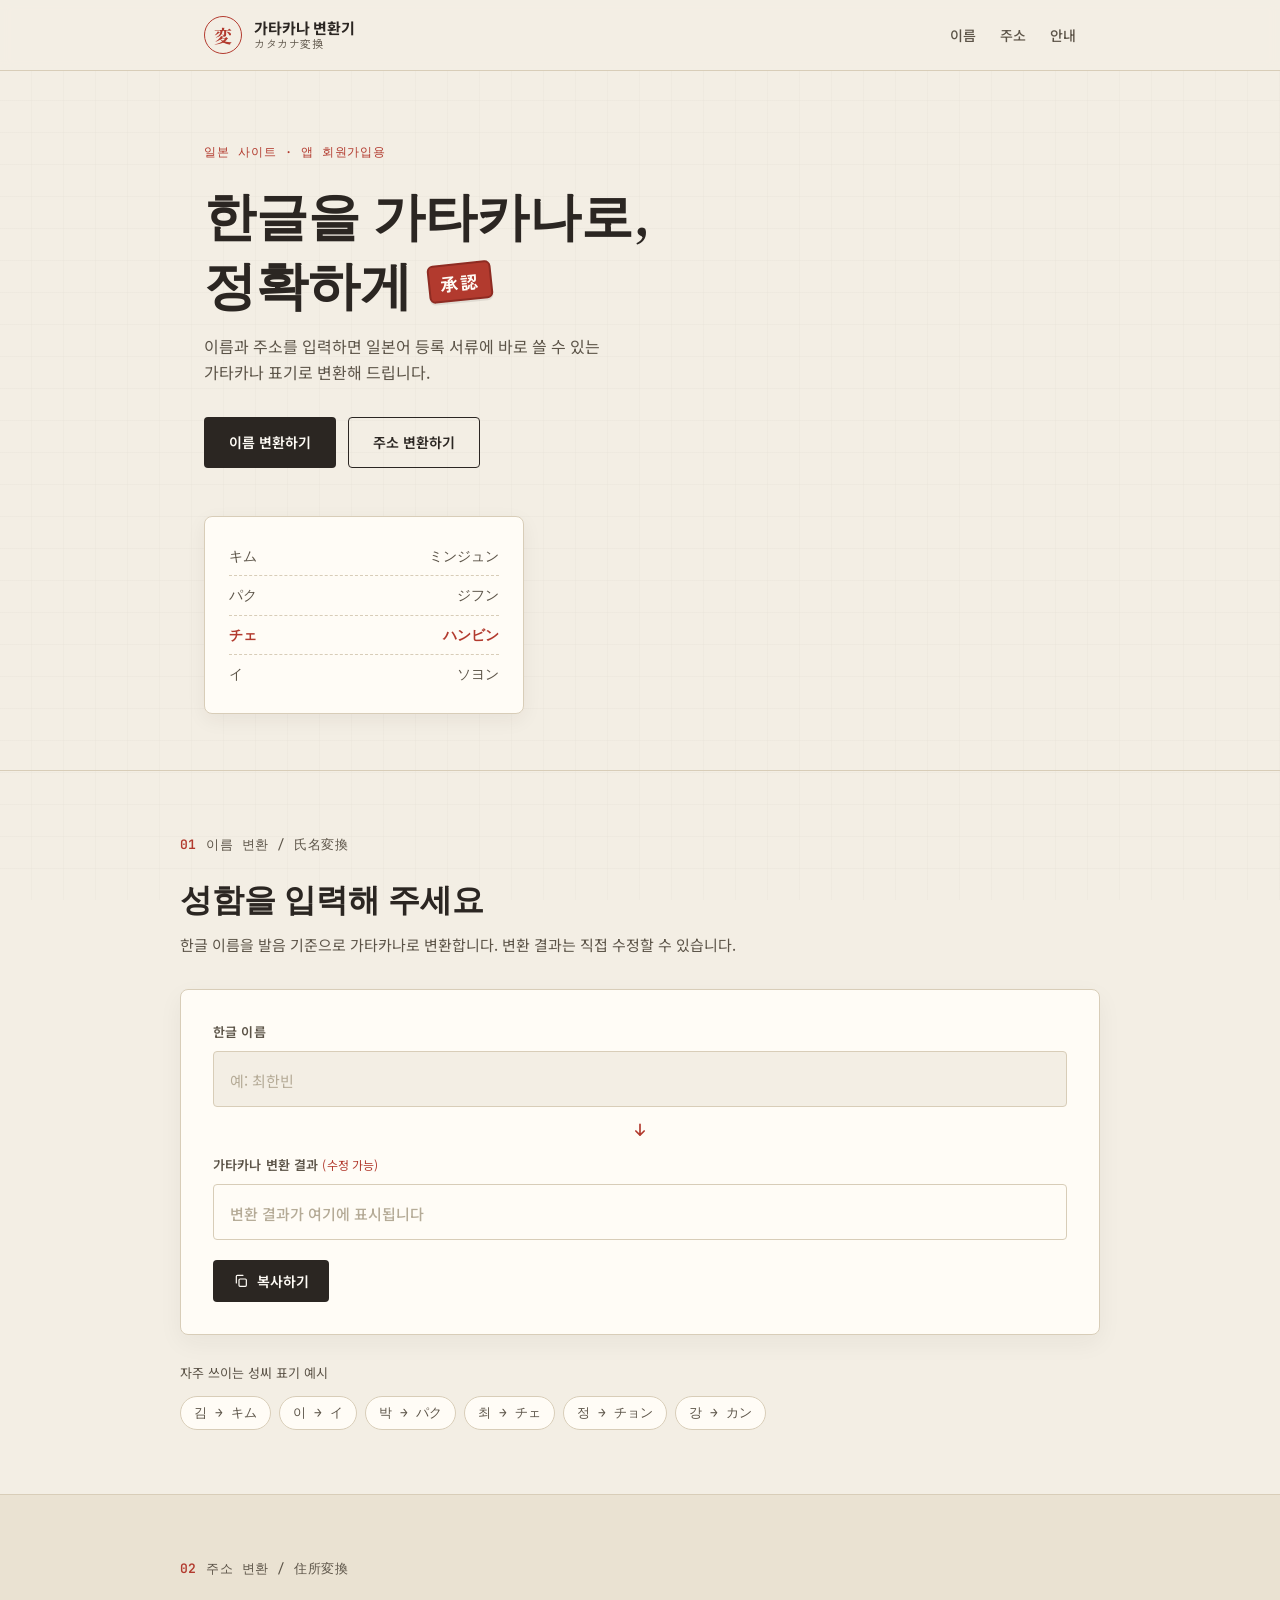
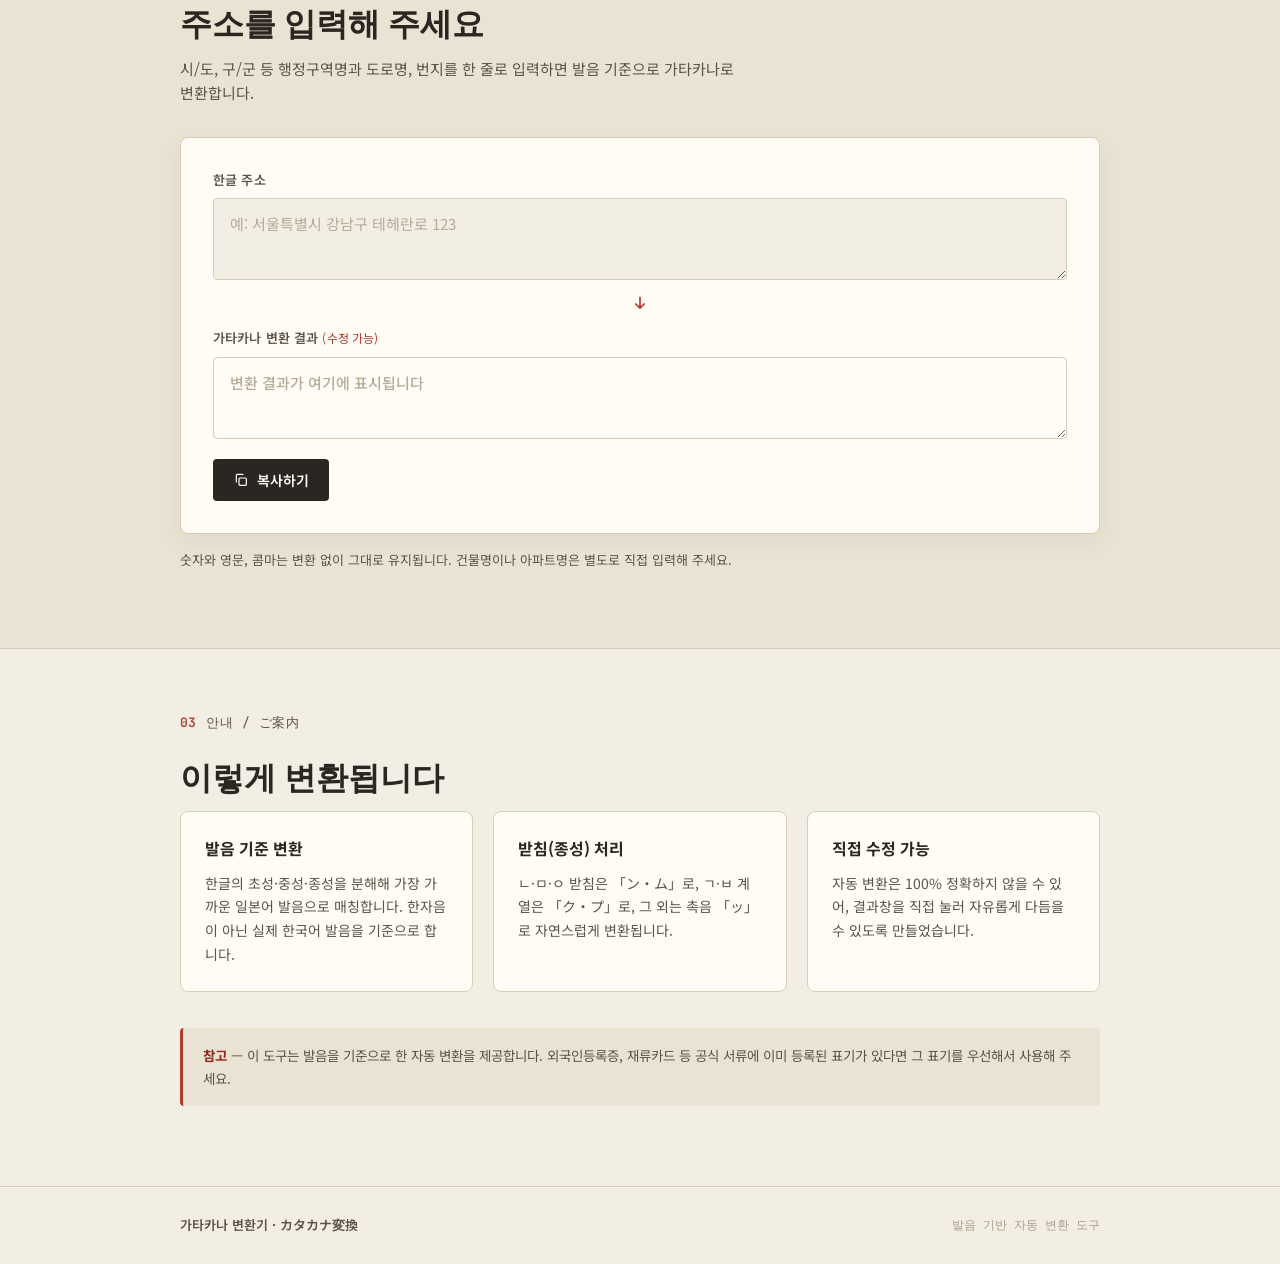
==== index.html @ 9aaf0fe3 "Add files via upload" ====
<!DOCTYPE html>
<html lang="ko">
<head>
<meta charset="UTF-8">
<meta name="viewport" content="width=device-width, initial-scale=1.0">
<title>가타카나 변환기 | カタカナ変換</title>
<meta name="description" content="한글 이름과 주소를 가타카나로 변환합니다. 일본 사이트, 앱 회원가입에 필요한 표기를 빠르게 만들어보세요.">
<link rel="preconnect" href="https://fonts.googleapis.com">
<link rel="preconnect" href="https://fonts.gstatic.com" crossorigin>
<link href="https://fonts.googleapis.com/css2?family=Noto+Serif+JP:wght@400;500;700&family=Noto+Sans+KR:wght@400;500;700&family=Zen+Kaku+Gothic+New:wght@400;500;700&family=JetBrains+Mono:wght@400;500&display=swap" rel="stylesheet">
<link rel="stylesheet" href="style.css">
</head>
<body>

  <div class="grid-overlay" aria-hidden="true"></div>

  <header class="site-header">
    <div class="header-inner">
      <div class="brand">
        <span class="brand-mark">変</span>
        <div class="brand-text">
          <span class="brand-kr">가타카나 변환기</span>
          <span class="brand-jp">カタカナ変換</span>
        </div>
      </div>
      <nav class="header-nav">
        <a href="#name" class="nav-link">이름</a>
        <a href="#address" class="nav-link">주소</a>
        <a href="#about" class="nav-link">안내</a>
      </nav>
    </div>
  </header>

  <main>
    <!-- HERO -->
    <section class="hero">
      <div class="hero-inner">
        <p class="hero-eyebrow">일본 사이트 · 앱 회원가입용</p>
        <h1 class="hero-title">
          <span class="hero-line">한글을 가타카나로,</span>
          <span class="hero-line hero-line-stamp">
            <span class="stamp-word">정확하게</span>
            <span class="stamp-mark">承認</span>
          </span>
        </h1>
        <p class="hero-desc">이름과 주소를 입력하면 일본어 등록 서류에 바로 쓸 수 있는<br class="br-desktop"> 가타카나 표기로 변환해 드립니다.</p>
        <div class="hero-actions">
          <a href="#name" class="btn-primary">이름 변환하기</a>
          <a href="#address" class="btn-secondary">주소 변환하기</a>
        </div>
      </div>
      <div class="hero-receipt" aria-hidden="true">
        <div class="receipt-row"><span>キム</span><span>ミンジュン</span></div>
        <div class="receipt-row"><span>パク</span><span>ジフン</span></div>
        <div class="receipt-row receipt-active"><span>チェ</span><span>ハンビン</span></div>
        <div class="receipt-row"><span>イ</span><span>ソヨン</span></div>
      </div>
    </section>

    <!-- NAME CONVERTER -->
    <section class="converter-section" id="name">
      <div class="section-inner">
        <div class="section-label">
          <span class="label-num">01</span>
          <span class="label-text">이름 변환 / 氏名変換</span>
        </div>
        <h2 class="section-title">성함을 입력해 주세요</h2>
        <p class="section-hint">한글 이름을 발음 기준으로 가타카나로 변환합니다. 변환 결과는 직접 수정할 수 있습니다.</p>

        <div class="converter-card">
          <div class="field-group">
            <label for="name-input" class="field-label">한글 이름</label>
            <input type="text" id="name-input" class="field-input" placeholder="예: 최한빈" autocomplete="off" maxlength="30">
          </div>

          <div class="arrow-divider" aria-hidden="true">
            <svg viewBox="0 0 24 24" width="20" height="20"><path d="M12 4v13m0 0l-5-5m5 5l5-5" stroke="currentColor" stroke-width="2" fill="none" stroke-linecap="round" stroke-linejoin="round"/></svg>
          </div>

          <div class="field-group">
            <label for="name-output" class="field-label">가타카나 변환 결과 <span class="label-editable">(수정 가능)</span></label>
            <input type="text" id="name-output" class="field-input field-output" placeholder="변환 결과가 여기에 표시됩니다" autocomplete="off">
          </div>

          <div class="result-actions">
            <button type="button" class="btn-copy" data-copy-target="name-output">
              <svg viewBox="0 0 24 24" width="16" height="16"><rect x="9" y="9" width="11" height="11" rx="1.5" stroke="currentColor" stroke-width="1.8" fill="none"/><path d="M5 15V5a1.5 1.5 0 0 1 1.5-1.5H15" stroke="currentColor" stroke-width="1.8" fill="none" stroke-linecap="round"/></svg>
              복사하기
            </button>
            <span class="copy-feedback" aria-live="polite"></span>
          </div>
        </div>

        <div class="surname-hint">
          <p class="surname-hint-title">자주 쓰이는 성씨 표기 예시</p>
          <div class="surname-chips">
            <button type="button" class="chip" data-name="김">김 → キム</button>
            <button type="button" class="chip" data-name="이">이 → イ</button>
            <button type="button" class="chip" data-name="박">박 → パク</button>
            <button type="button" class="chip" data-name="최">최 → チェ</button>
            <button type="button" class="chip" data-name="정">정 → チョン</button>
            <button type="button" class="chip" data-name="강">강 → カン</button>
          </div>
        </div>
      </div>
    </section>

    <!-- ADDRESS CONVERTER -->
    <section class="converter-section converter-section-alt" id="address">
      <div class="section-inner">
        <div class="section-label">
          <span class="label-num">02</span>
          <span class="label-text">주소 변환 / 住所変換</span>
        </div>
        <h2 class="section-title">주소를 입력해 주세요</h2>
        <p class="section-hint">시/도, 구/군 등 행정구역명과 도로명, 번지를 한 줄로 입력하면 발음 기준으로 가타카나로 변환합니다.</p>

        <div class="converter-card">
          <div class="field-group">
            <label for="address-input" class="field-label">한글 주소</label>
            <textarea id="address-input" class="field-input field-textarea" placeholder="예: 서울특별시 강남구 테헤란로 123" rows="2" maxlength="200"></textarea>
          </div>

          <div class="arrow-divider" aria-hidden="true">
            <svg viewBox="0 0 24 24" width="20" height="20"><path d="M12 4v13m0 0l-5-5m5 5l5-5" stroke="currentColor" stroke-width="2" fill="none" stroke-linecap="round" stroke-linejoin="round"/></svg>
          </div>

          <div class="field-group">
            <label for="address-output" class="field-label">가타카나 변환 결과 <span class="label-editable">(수정 가능)</span></label>
            <textarea id="address-output" class="field-input field-output field-textarea" placeholder="변환 결과가 여기에 표시됩니다" rows="2"></textarea>
          </div>

          <div class="result-actions">
            <button type="button" class="btn-copy" data-copy-target="address-output">
              <svg viewBox="0 0 24 24" width="16" height="16"><rect x="9" y="9" width="11" height="11" rx="1.5" stroke="currentColor" stroke-width="1.8" fill="none"/><path d="M5 15V5a1.5 1.5 0 0 1 1.5-1.5H15" stroke="currentColor" stroke-width="1.8" fill="none" stroke-linecap="round"/></svg>
              복사하기
            </button>
            <span class="copy-feedback" aria-live="polite"></span>
          </div>
        </div>

        <p class="address-note">숫자와 영문, 콤마는 변환 없이 그대로 유지됩니다. 건물명이나 아파트명은 별도로 직접 입력해 주세요.</p>
      </div>
    </section>

    <!-- ABOUT -->
    <section class="about-section" id="about">
      <div class="section-inner">
        <div class="section-label">
          <span class="label-num">03</span>
          <span class="label-text">안내 / ご案内</span>
        </div>
        <h2 class="section-title">이렇게 변환됩니다</h2>

        <div class="about-grid">
          <div class="about-card">
            <h3 class="about-card-title">발음 기준 변환</h3>
            <p class="about-card-desc">한글의 초성·중성·종성을 분해해 가장 가까운 일본어 발음으로 매칭합니다. 한자음이 아닌 실제 한국어 발음을 기준으로 합니다.</p>
          </div>
          <div class="about-card">
            <h3 class="about-card-title">받침(종성) 처리</h3>
            <p class="about-card-desc">ㄴ·ㅁ·ㅇ 받침은 「ン・ム」로, ㄱ·ㅂ 계열은 「ク・プ」로, 그 외는 촉음 「ッ」로 자연스럽게 변환됩니다.</p>
          </div>
          <div class="about-card">
            <h3 class="about-card-title">직접 수정 가능</h3>
            <p class="about-card-desc">자동 변환은 100% 정확하지 않을 수 있어, 결과창을 직접 눌러 자유롭게 다듬을 수 있도록 만들었습니다.</p>
          </div>
        </div>

        <div class="disclaimer">
          <p><strong>참고</strong> — 이 도구는 발음을 기준으로 한 자동 변환을 제공합니다. 외국인등록증, 재류카드 등 공식 서류에 이미 등록된 표기가 있다면 그 표기를 우선해서 사용해 주세요.</p>
        </div>
      </div>
    </section>
  </main>

  <footer class="site-footer">
    <div class="footer-inner">
      <span class="footer-brand">가타카나 변환기 · カタカナ変換</span>
      <span class="footer-note">발음 기반 자동 변환 도구</span>
    </div>
  </footer>

  <script src="converter.js"></script>
  <script src="script.js"></script>
</body>
</html>
---- style.css ----
/* ===========================================
   가타카나 변환기 - Design Tokens
   Palette: 종이색 베이스 + 인주(印朱) 레드 포인트 + 먹색
   Type: Noto Serif JP (표제) / Noto Sans KR (본문 한글) / Zen Kaku Gothic New (일본어 본문) / JetBrains Mono (라벨)
   =========================================== */

:root {
  --paper: #F3EEE4;
  --paper-deep: #EAE2D2;
  --ink: #2B2622;
  --ink-soft: #5C5448;
  --seal-red: #B23A2E;
  --seal-red-deep: #8E2B22;
  --line: #D8CDB8;
  --white: #FFFCF6;

  --font-display: 'Noto Serif JP', serif;
  --font-kr: 'Noto Sans KR', sans-serif;
  --font-jp: 'Zen Kaku Gothic New', sans-serif;
  --font-mono: 'JetBrains Mono', monospace;

  --radius-s: 4px;
  --radius-m: 8px;
  --max-width: 920px;
}

* { box-sizing: border-box; }

html { scroll-behavior: smooth; }

body {
  margin: 0;
  background: var(--paper);
  color: var(--ink);
  font-family: var(--font-kr);
  line-height: 1.6;
  -webkit-font-smoothing: antialiased;
  position: relative;
}

a { color: inherit; text-decoration: none; }

::selection { background: var(--seal-red); color: var(--white); }

/* Subtle grid texture overlay reminiscent of registration paper */
.grid-overlay {
  position: fixed;
  inset: 0;
  pointer-events: none;
  z-index: 0;
  background-image:
    repeating-linear-gradient(0deg, transparent 0, transparent 31px, rgba(43,38,34,0.035) 32px),
    repeating-linear-gradient(90deg, transparent 0, transparent 31px, rgba(43,38,34,0.035) 32px);
}

/* ===========================================
   Header
   =========================================== */
.site-header {
  position: sticky;
  top: 0;
  z-index: 50;
  background: rgba(243, 238, 228, 0.92);
  backdrop-filter: blur(6px);
  border-bottom: 1px solid var(--line);
}

.header-inner {
  max-width: var(--max-width);
  margin: 0 auto;
  padding: 16px 24px;
  display: flex;
  align-items: center;
  justify-content: space-between;
}

.brand { display: flex; align-items: center; gap: 12px; }

.brand-mark {
  width: 38px;
  height: 38px;
  display: flex;
  align-items: center;
  justify-content: center;
  border: 1.5px solid var(--seal-red);
  border-radius: 50%;
  color: var(--seal-red);
  font-family: var(--font-display);
  font-weight: 700;
  font-size: 18px;
  flex-shrink: 0;
}

.brand-text { display: flex; flex-direction: column; line-height: 1.2; }
.brand-kr { font-weight: 700; font-size: 15px; letter-spacing: -0.01em; }
.brand-jp { font-family: var(--font-jp); font-size: 11px; color: var(--ink-soft); letter-spacing: 0.05em; }

.header-nav { display: flex; gap: 24px; }
.nav-link {
  font-size: 14px;
  font-weight: 500;
  color: var(--ink-soft);
  transition: color 0.2s;
}
.nav-link:hover { color: var(--seal-red); }

/* ===========================================
   Hero
   =========================================== */
.hero {
  max-width: var(--max-width);
  margin: 0 auto;
  padding: 72px 24px 56px;
  position: relative;
  z-index: 1;
}

.hero-eyebrow {
  font-family: var(--font-mono);
  font-size: 12px;
  letter-spacing: 0.08em;
  color: var(--seal-red);
  text-transform: uppercase;
  margin: 0 0 18px;
}

.hero-title {
  font-family: var(--font-display);
  font-weight: 700;
  font-size: clamp(32px, 5.5vw, 52px);
  line-height: 1.25;
  margin: 0 0 20px;
  color: var(--ink);
}

.hero-line { display: block; }

.hero-line-stamp {
  display: flex;
  align-items: center;
  gap: 16px;
  margin-top: 4px;
}

.stamp-word { color: var(--ink); }

.stamp-mark {
  font-family: var(--font-jp);
  font-size: 0.34em;
  font-weight: 700;
  color: var(--white);
  background: var(--seal-red);
  border: 2px solid var(--seal-red-deep);
  border-radius: 6px;
  padding: 6px 10px;
  letter-spacing: 0.1em;
  transform: rotate(-6deg);
  display: inline-block;
  box-shadow: 0 2px 0 rgba(0,0,0,0.08);
}

.hero-desc {
  font-size: 16px;
  color: var(--ink-soft);
  max-width: 480px;
  margin: 0 0 32px;
}

.hero-actions { display: flex; gap: 12px; flex-wrap: wrap; }

.btn-primary, .btn-secondary {
  display: inline-flex;
  align-items: center;
  padding: 13px 24px;
  border-radius: var(--radius-s);
  font-weight: 600;
  font-size: 14px;
  transition: transform 0.15s, box-shadow 0.15s;
  border: 1.5px solid transparent;
}

.btn-primary {
  background: var(--ink);
  color: var(--white);
}
.btn-primary:hover { transform: translateY(-1px); box-shadow: 0 4px 0 var(--ink); }

.btn-secondary {
  background: transparent;
  border-color: var(--ink);
  color: var(--ink);
}
.btn-secondary:hover { transform: translateY(-1px); box-shadow: 0 4px 0 var(--line); }

.hero-receipt {
  margin-top: 48px;
  background: var(--white);
  border: 1px solid var(--line);
  border-radius: var(--radius-m);
  padding: 20px 24px;
  max-width: 320px;
  box-shadow: 0 6px 20px rgba(43,38,34,0.06);
}

.receipt-row {
  display: flex;
  justify-content: space-between;
  font-family: var(--font-mono);
  font-size: 14px;
  padding: 8px 0;
  border-bottom: 1px dashed var(--line);
  color: var(--ink-soft);
}
.receipt-row:last-child { border-bottom: none; }
.receipt-row.receipt-active { color: var(--seal-red); font-weight: 600; }

/* ===========================================
   Converter Sections
   =========================================== */
.converter-section {
  position: relative;
  z-index: 1;
  padding: 64px 24px;
  border-top: 1px solid var(--line);
}

.converter-section-alt { background: var(--paper-deep); }

.section-inner { max-width: var(--max-width); margin: 0 auto; }

.section-label {
  display: flex;
  align-items: baseline;
  gap: 10px;
  margin-bottom: 16px;
}

.label-num {
  font-family: var(--font-mono);
  font-size: 13px;
  color: var(--seal-red);
  font-weight: 600;
}

.label-text {
  font-family: var(--font-mono);
  font-size: 13px;
  color: var(--ink-soft);
  letter-spacing: 0.04em;
}

.section-title {
  font-family: var(--font-display);
  font-size: clamp(24px, 3.4vw, 32px);
  font-weight: 700;
  margin: 0 0 10px;
}

.section-hint {
  color: var(--ink-soft);
  font-size: 15px;
  margin: 0 0 32px;
  max-width: 560px;
}

/* Converter Card */
.converter-card {
  background: var(--white);
  border: 1px solid var(--line);
  border-radius: var(--radius-m);
  padding: 32px;
  box-shadow: 0 8px 24px rgba(43,38,34,0.05);
}

.field-group { display: flex; flex-direction: column; gap: 8px; }

.field-label {
  font-size: 13px;
  font-weight: 600;
  color: var(--ink-soft);
  letter-spacing: 0.01em;
}

.label-editable {
  font-weight: 400;
  color: var(--seal-red);
  font-size: 12px;
}

.field-input {
  width: 100%;
  font-family: var(--font-jp);
  font-size: 18px;
  padding: 14px 16px;
  border: 1.5px solid var(--line);
  border-radius: var(--radius-s);
  background: var(--paper);
  color: var(--ink);
  transition: border-color 0.15s, background 0.15s;
}

.field-input::placeholder { color: #B5AB97; font-family: var(--font-kr); font-size: 15px; }

.field-input:focus {
  outline: none;
  border-color: var(--seal-red);
  background: var(--white);
}

.field-output {
  background: var(--white);
  border-color: var(--line);
  font-weight: 500;
}

.field-textarea {
  resize: vertical;
  min-height: 56px;
  font-family: var(--font-jp);
}

.arrow-divider {
  display: flex;
  justify-content: center;
  color: var(--seal-red);
  padding: 14px 0;
}

.result-actions {
  display: flex;
  align-items: center;
  gap: 12px;
  margin-top: 20px;
}

.btn-copy {
  display: inline-flex;
  align-items: center;
  gap: 8px;
  background: var(--ink);
  color: var(--white);
  border: none;
  padding: 11px 20px;
  border-radius: var(--radius-s);
  font-size: 14px;
  font-weight: 600;
  cursor: pointer;
  transition: background 0.15s, transform 0.1s;
  font-family: var(--font-kr);
}
.btn-copy:hover { background: var(--seal-red-deep); }
.btn-copy:active { transform: scale(0.97); }

.copy-feedback {
  font-size: 13px;
  color: var(--seal-red);
  font-weight: 600;
  opacity: 0;
  transition: opacity 0.2s;
}
.copy-feedback.visible { opacity: 1; }

/* Surname hint chips */
.surname-hint { margin-top: 28px; }
.surname-hint-title {
  font-size: 13px;
  color: var(--ink-soft);
  margin: 0 0 12px;
}
.surname-chips { display: flex; gap: 8px; flex-wrap: wrap; }

.chip {
  font-family: var(--font-mono);
  font-size: 13px;
  background: var(--white);
  border: 1px solid var(--line);
  color: var(--ink-soft);
  padding: 7px 13px;
  border-radius: 999px;
  cursor: pointer;
  transition: border-color 0.15s, color 0.15s;
}
.chip:hover { border-color: var(--seal-red); color: var(--seal-red); }

.address-note {
  margin-top: 16px;
  font-size: 13px;
  color: var(--ink-soft);
}

/* ===========================================
   About Section
   =========================================== */
.about-section {
  position: relative;
  z-index: 1;
  padding: 64px 24px 80px;
  border-top: 1px solid var(--line);
}

.about-grid {
  display: grid;
  grid-template-columns: repeat(3, 1fr);
  gap: 20px;
  margin-bottom: 36px;
}

.about-card {
  background: var(--white);
  border: 1px solid var(--line);
  border-radius: var(--radius-m);
  padding: 24px;
}

.about-card-title {
  font-size: 16px;
  font-weight: 700;
  margin: 0 0 10px;
  color: var(--ink);
}

.about-card-desc {
  font-size: 14px;
  color: var(--ink-soft);
  margin: 0;
  line-height: 1.7;
}

.disclaimer {
  background: var(--paper-deep);
  border-left: 3px solid var(--seal-red);
  padding: 16px 20px;
  border-radius: var(--radius-s);
}

.disclaimer p {
  margin: 0;
  font-size: 13.5px;
  color: var(--ink-soft);
  line-height: 1.7;
}

.disclaimer strong { color: var(--seal-red-deep); }

/* ===========================================
   Footer
   =========================================== */
.site-footer {
  border-top: 1px solid var(--line);
  padding: 28px 24px;
  position: relative;
  z-index: 1;
}

.footer-inner {
  max-width: var(--max-width);
  margin: 0 auto;
  display: flex;
  justify-content: space-between;
  align-items: center;
  flex-wrap: wrap;
  gap: 8px;
}

.footer-brand { font-size: 13px; font-weight: 600; color: var(--ink-soft); }
.footer-note { font-family: var(--font-mono); font-size: 12px; color: #A89E89; }

/* ===========================================
   Responsive
   =========================================== */
@media (max-width: 720px) {
  .header-nav { gap: 14px; }
  .nav-link { font-size: 13px; }
  .hero { padding: 48px 20px 40px; }
  .hero-line-stamp { gap: 10px; }
  .br-desktop { display: none; }
  .converter-section, .about-section { padding: 48px 20px; }
  .converter-card { padding: 22px; }
  .about-grid { grid-template-columns: 1fr; }
  .field-input { font-size: 16px; }
}

@media (max-width: 420px) {
  .hero-title { font-size: 28px; }
  .stamp-mark { font-size: 0.4em; padding: 5px 8px; }
}

/* Reduced motion */
@media (prefers-reduced-motion: reduce) {
  html { scroll-behavior: auto; }
  * { transition-duration: 0.01ms !important; }
}

/* Keyboard focus visibility */
a:focus-visible, button:focus-visible, input:focus-visible, textarea:focus-visible {
  outline: 2px solid var(--seal-red);
  outline-offset: 2px;
}
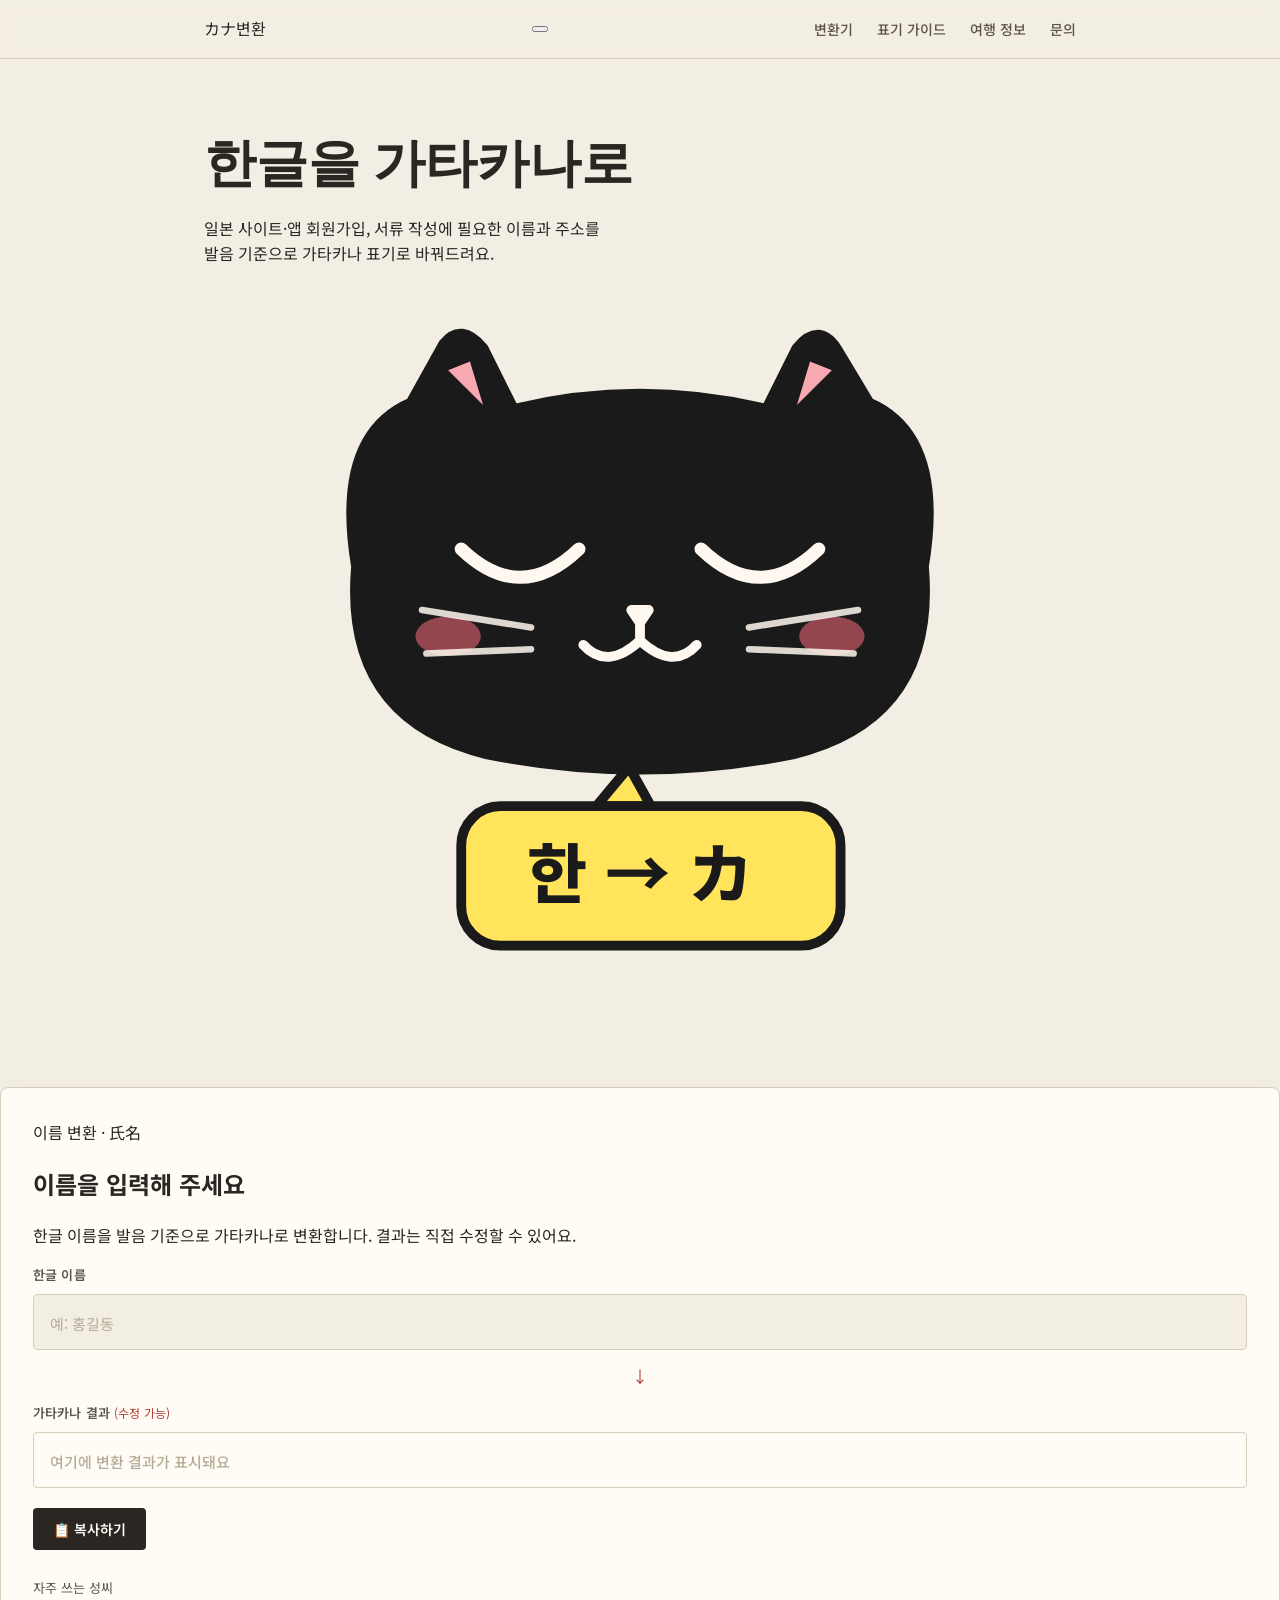
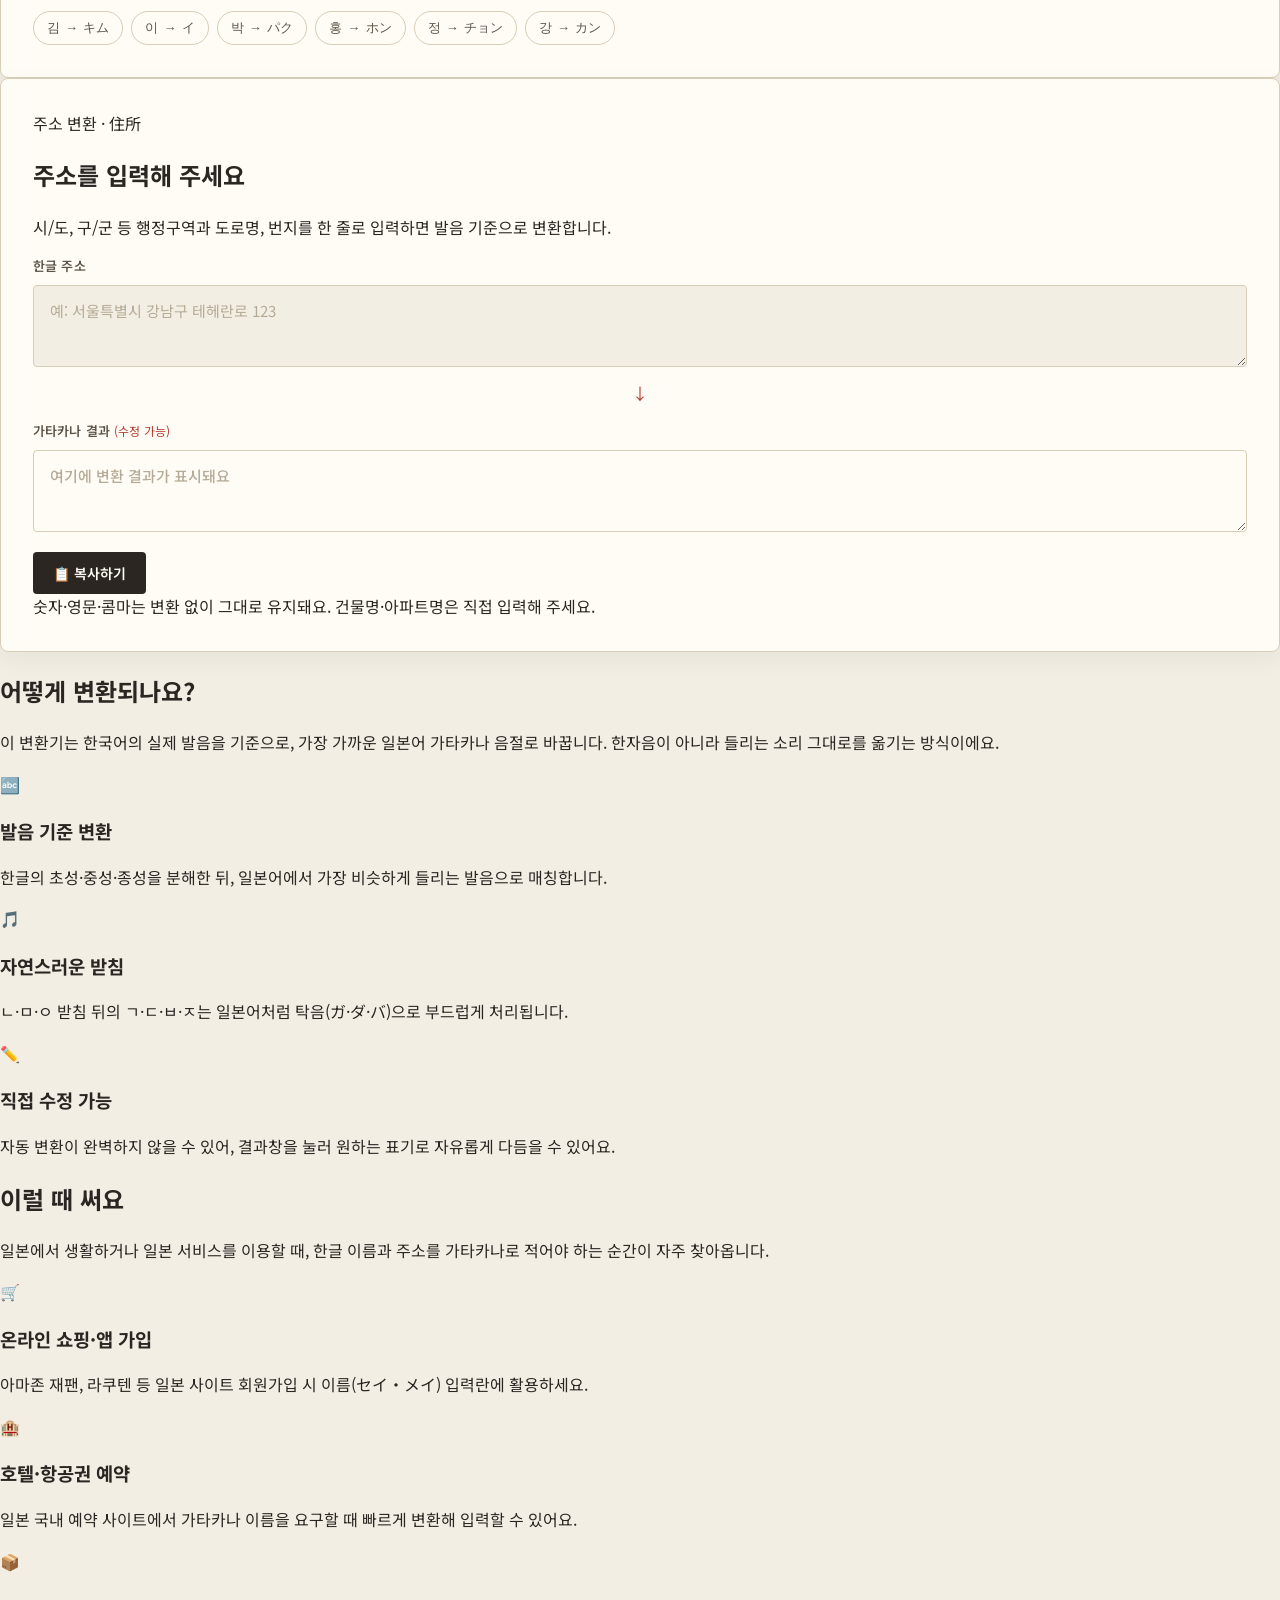
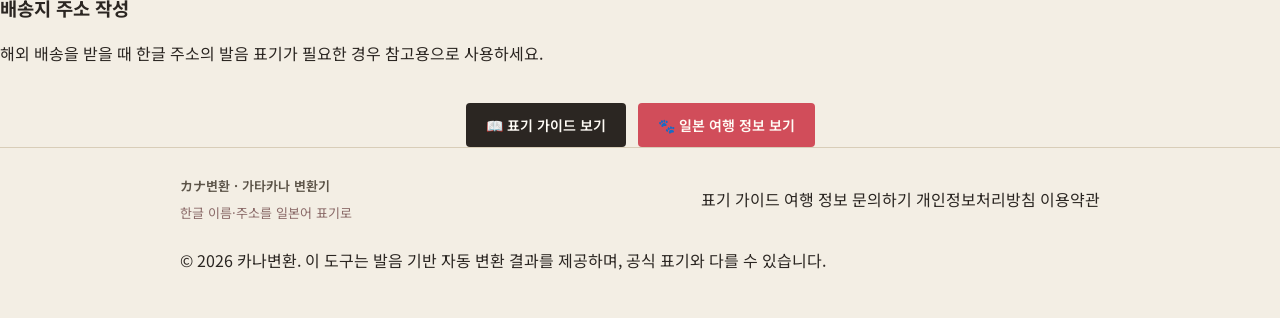
==== commit a5351bc5: "Update index.html" ====
--- a/index.html
+++ b/index.html
@@ -3,30 +3,30 @@
 <head>
 <meta charset="UTF-8">
 <meta name="viewport" content="width=device-width, initial-scale=1.0">
-<title>가타카나 변환기 | カタカナ変換</title>
-<meta name="description" content="한글 이름과 주소를 가타카나로 변환합니다. 일본 사이트, 앱 회원가입에 필요한 표기를 빠르게 만들어보세요.">
+<title>가타카나 변환기 | 한글 이름·주소를 일본어 표기로</title>
+<meta name="description" content="한글 이름과 주소를 발음 기준으로 가타카나로 변환해주는 무료 도구입니다. 일본 사이트·앱 회원가입, 서류 작성에 필요한 일본어 표기를 빠르고 정확하게 만들어보세요.">
+<meta name="keywords" content="가타카나 변환, 한글 가타카나, 이름 가타카나, 일본어 이름 변환, 주소 가타카나">
+<meta property="og:title" content="가타카나 변환기 | 한글을 일본어 표기로">
+<meta property="og:description" content="한글 이름과 주소를 가타카나로 쉽게 변환하세요.">
+<meta property="og:type" content="website">
 <link rel="preconnect" href="https://fonts.googleapis.com">
 <link rel="preconnect" href="https://fonts.gstatic.com" crossorigin>
-<link href="https://fonts.googleapis.com/css2?family=Noto+Serif+JP:wght@400;500;700&family=Noto+Sans+KR:wght@400;500;700&family=Zen+Kaku+Gothic+New:wght@400;500;700&family=JetBrains+Mono:wght@400;500&display=swap" rel="stylesheet">
+<link href="https://fonts.googleapis.com/css2?family=Jua&family=Noto+Sans+KR:wght@400;500;700&family=Zen+Maru+Gothic:wght@500;700&family=Zen+Kaku+Gothic+New:wght@500;700&display=swap" rel="stylesheet">
 <link rel="stylesheet" href="style.css">
 </head>
 <body>
 
-  <div class="grid-overlay" aria-hidden="true"></div>
-
   <header class="site-header">
     <div class="header-inner">
-      <div class="brand">
-        <span class="brand-mark">変</span>
-        <div class="brand-text">
-          <span class="brand-kr">가타카나 변환기</span>
-          <span class="brand-jp">カタカナ変換</span>
-        </div>
-      </div>
+      <a href="index.html" class="logo">カナ변환</a>
+      <button class="nav-toggle" aria-label="메뉴 열기" aria-expanded="false">
+        <span></span><span></span><span></span>
+      </button>
       <nav class="header-nav">
-        <a href="#name" class="nav-link">이름</a>
-        <a href="#address" class="nav-link">주소</a>
-        <a href="#about" class="nav-link">안내</a>
+        <a href="index.html" class="nav-link">변환기</a>
+        <a href="guide.html" class="nav-link">표기 가이드</a>
+        <a href="travel.html" class="nav-link">여행 정보</a>
+        <a href="contact.html" class="nav-link">문의</a>
       </nav>
     </div>
   </header>
@@ -34,150 +34,173 @@
   <main>
     <!-- HERO -->
     <section class="hero">
-      <div class="hero-inner">
-        <p class="hero-eyebrow">일본 사이트 · 앱 회원가입용</p>
-        <h1 class="hero-title">
-          <span class="hero-line">한글을 가타카나로,</span>
-          <span class="hero-line hero-line-stamp">
-            <span class="stamp-word">정확하게</span>
-            <span class="stamp-mark">承認</span>
-          </span>
-        </h1>
-        <p class="hero-desc">이름과 주소를 입력하면 일본어 등록 서류에 바로 쓸 수 있는<br class="br-desktop"> 가타카나 표기로 변환해 드립니다.</p>
-        <div class="hero-actions">
-          <a href="#name" class="btn-primary">이름 변환하기</a>
-          <a href="#address" class="btn-secondary">주소 변환하기</a>
-        </div>
-      </div>
-      <div class="hero-receipt" aria-hidden="true">
-        <div class="receipt-row"><span>キム</span><span>ミンジュン</span></div>
-        <div class="receipt-row"><span>パク</span><span>ジフン</span></div>
-        <div class="receipt-row receipt-active"><span>チェ</span><span>ハンビン</span></div>
-        <div class="receipt-row"><span>イ</span><span>ソヨン</span></div>
+      <h1 class="hero-title">한글을 <span class="pop">가타카나</span>로</h1>
+      <p class="hero-sub">일본 사이트·앱 회원가입, 서류 작성에 필요한 이름과 주소를<br>발음 기준으로 가타카나 표기로 바꿔드려요.</p>
+      <div class="hero-mascot">
+        <!-- 마스코트 인라인 SVG -->
+        <svg viewBox="0 0 400 340" xmlns="http://www.w3.org/2000/svg" role="img" aria-label="한글을 가타카나로 바꿔주는 검정 고양이 마스코트 캐릭터">
+          <g stroke="#1A1A1A" stroke-width="5" stroke-linejoin="round" stroke-linecap="round">
+            <path d="M70 130 Q60 70 95 55 L110 28 Q118 18 128 30 L142 58 Q200 44 258 58 L272 30 Q282 18 290 30 L305 55 Q340 70 330 130 Q336 200 270 216 Q200 230 130 216 Q64 200 70 130 Z" fill="#1A1A1A"/>
+            <path d="M112 40 L122 36 L128 56 Z" fill="#F8A8B0" stroke="none"/>
+            <path d="M288 40 L278 36 L272 56 Z" fill="#F8A8B0" stroke="none"/>
+          </g>
+          <g fill="none" stroke="#FFF8F0" stroke-width="6" stroke-linecap="round">
+            <path d="M118 122 Q145 148 172 122"/>
+            <path d="M228 122 Q255 148 282 122"/>
+          </g>
+          <ellipse cx="112" cy="162" rx="15" ry="9" fill="#F86A78" stroke="none" opacity="0.55"/>
+          <ellipse cx="288" cy="162" rx="15" ry="9" fill="#F86A78" stroke="none" opacity="0.55"/>
+          <g fill="none" stroke="#FFF8F0" stroke-width="4.5" stroke-linecap="round" stroke-linejoin="round">
+            <path d="M196 150 L204 150 L200 156 Z" fill="#FFF8F0"/>
+            <path d="M200 156 L200 164"/>
+            <path d="M200 164 Q185 178 174 166"/>
+            <path d="M200 164 Q215 178 226 166"/>
+          </g>
+          <g stroke="#FFF8F0" stroke-width="3" stroke-linecap="round" opacity="0.85">
+            <path d="M150 158 L100 150"/>
+            <path d="M150 168 L102 170"/>
+            <path d="M250 158 L300 150"/>
+            <path d="M250 168 L298 170"/>
+          </g>
+          <g>
+            <path d="M180 240 L195 222 L205 240 Z" fill="#FFE45C" stroke="#1A1A1A" stroke-width="4.5" stroke-linejoin="round"/>
+            <rect x="118" y="240" width="174" height="64" rx="18" fill="#FFE45C" stroke="#1A1A1A" stroke-width="4.5"/>
+            <text x="200" y="282" font-family="'Noto Sans KR', sans-serif" font-size="30" font-weight="800" fill="#1A1A1A" text-anchor="middle">한 → カ</text>
+          </g>
+        </svg>
       </div>
     </section>
 
-    <!-- NAME CONVERTER -->
-    <section class="converter-section" id="name">
-      <div class="section-inner">
-        <div class="section-label">
-          <span class="label-num">01</span>
-          <span class="label-text">이름 변환 / 氏名変換</span>
-        </div>
-        <h2 class="section-title">성함을 입력해 주세요</h2>
-        <p class="section-hint">한글 이름을 발음 기준으로 가타카나로 변환합니다. 변환 결과는 직접 수정할 수 있습니다.</p>
-
-        <div class="converter-card">
-          <div class="field-group">
-            <label for="name-input" class="field-label">한글 이름</label>
-            <input type="text" id="name-input" class="field-input" placeholder="예: 최한빈" autocomplete="off" maxlength="30">
-          </div>
-
-          <div class="arrow-divider" aria-hidden="true">
-            <svg viewBox="0 0 24 24" width="20" height="20"><path d="M12 4v13m0 0l-5-5m5 5l5-5" stroke="currentColor" stroke-width="2" fill="none" stroke-linecap="round" stroke-linejoin="round"/></svg>
-          </div>
-
-          <div class="field-group">
-            <label for="name-output" class="field-label">가타카나 변환 결과 <span class="label-editable">(수정 가능)</span></label>
-            <input type="text" id="name-output" class="field-input field-output" placeholder="변환 결과가 여기에 표시됩니다" autocomplete="off">
-          </div>
-
-          <div class="result-actions">
-            <button type="button" class="btn-copy" data-copy-target="name-output">
-              <svg viewBox="0 0 24 24" width="16" height="16"><rect x="9" y="9" width="11" height="11" rx="1.5" stroke="currentColor" stroke-width="1.8" fill="none"/><path d="M5 15V5a1.5 1.5 0 0 1 1.5-1.5H15" stroke="currentColor" stroke-width="1.8" fill="none" stroke-linecap="round"/></svg>
-              복사하기
-            </button>
-            <span class="copy-feedback" aria-live="polite"></span>
-          </div>
+    <!-- CONVERTER -->
+    <div class="converter-wrap">
+      <!-- 이름 변환 -->
+      <section class="converter-card" id="name">
+        <span class="card-tag">이름 변환 · 氏名</span>
+        <h2 class="card-title">이름을 입력해 주세요</h2>
+        <p class="card-desc">한글 이름을 발음 기준으로 가타카나로 변환합니다. 결과는 직접 수정할 수 있어요.</p>
+
+        <div class="field-group">
+          <label for="name-input" class="field-label">한글 이름</label>
+          <input type="text" id="name-input" class="field-input" placeholder="예: 홍길동" autocomplete="off" maxlength="30">
+        </div>
+
+        <div class="arrow-divider" aria-hidden="true"><span>↓</span></div>
+
+        <div class="field-group">
+          <label for="name-output" class="field-label">가타카나 결과 <span class="label-editable">(수정 가능)</span></label>
+          <input type="text" id="name-output" class="field-input field-output" placeholder="여기에 변환 결과가 표시돼요" autocomplete="off">
+        </div>
+
+        <div class="result-actions">
+          <button type="button" class="btn-copy" data-copy-target="name-output">📋 복사하기</button>
+          <span class="copy-feedback" aria-live="polite"></span>
         </div>
 
         <div class="surname-hint">
-          <p class="surname-hint-title">자주 쓰이는 성씨 표기 예시</p>
+          <p class="surname-hint-title">자주 쓰는 성씨</p>
           <div class="surname-chips">
             <button type="button" class="chip" data-name="김">김 → キム</button>
             <button type="button" class="chip" data-name="이">이 → イ</button>
             <button type="button" class="chip" data-name="박">박 → パク</button>
-            <button type="button" class="chip" data-name="최">최 → チェ</button>
+            <button type="button" class="chip" data-name="홍">홍 → ホン</button>
             <button type="button" class="chip" data-name="정">정 → チョン</button>
             <button type="button" class="chip" data-name="강">강 → カン</button>
           </div>
         </div>
+      </section>
+
+      <!-- 주소 변환 -->
+      <section class="converter-card" id="address">
+        <span class="card-tag">주소 변환 · 住所</span>
+        <h2 class="card-title">주소를 입력해 주세요</h2>
+        <p class="card-desc">시/도, 구/군 등 행정구역과 도로명, 번지를 한 줄로 입력하면 발음 기준으로 변환합니다.</p>
+
+        <div class="field-group">
+          <label for="address-input" class="field-label">한글 주소</label>
+          <textarea id="address-input" class="field-input field-textarea" placeholder="예: 서울특별시 강남구 테헤란로 123" rows="2" maxlength="200"></textarea>
+        </div>
+
+        <div class="arrow-divider" aria-hidden="true"><span>↓</span></div>
+
+        <div class="field-group">
+          <label for="address-output" class="field-label">가타카나 결과 <span class="label-editable">(수정 가능)</span></label>
+          <textarea id="address-output" class="field-input field-output field-textarea" placeholder="여기에 변환 결과가 표시돼요" rows="2"></textarea>
+        </div>
+
+        <div class="result-actions">
+          <button type="button" class="btn-copy" data-copy-target="address-output">📋 복사하기</button>
+          <span class="copy-feedback" aria-live="polite"></span>
+        </div>
+
+        <div class="note-box">숫자·영문·콤마는 변환 없이 그대로 유지돼요. 건물명·아파트명은 직접 입력해 주세요.</div>
+      </section>
+    </div>
+
+    <!-- 정보성 콘텐츠: 어떻게 변환되나요 -->
+    <section class="content-section">
+      <h2 class="section-heading marker">어떻게 변환되나요?</h2>
+      <p class="section-lead">이 변환기는 한국어의 실제 발음을 기준으로, 가장 가까운 일본어 가타카나 음절로 바꿉니다. 한자음이 아니라 들리는 소리 그대로를 옮기는 방식이에요.</p>
+      <div class="info-grid">
+        <div class="info-card">
+          <span class="emoji" aria-hidden="true">🔤</span>
+          <h3>발음 기준 변환</h3>
+          <p>한글의 초성·중성·종성을 분해한 뒤, 일본어에서 가장 비슷하게 들리는 발음으로 매칭합니다.</p>
+        </div>
+        <div class="info-card">
+          <span class="emoji" aria-hidden="true">🎵</span>
+          <h3>자연스러운 받침</h3>
+          <p>ㄴ·ㅁ·ㅇ 받침 뒤의 ㄱ·ㄷ·ㅂ·ㅈ는 일본어처럼 탁음(ガ·ダ·バ)으로 부드럽게 처리됩니다.</p>
+        </div>
+        <div class="info-card">
+          <span class="emoji" aria-hidden="true">✏️</span>
+          <h3>직접 수정 가능</h3>
+          <p>자동 변환이 완벽하지 않을 수 있어, 결과창을 눌러 원하는 표기로 자유롭게 다듬을 수 있어요.</p>
+        </div>
       </div>
     </section>
 
-    <!-- ADDRESS CONVERTER -->
-    <section class="converter-section converter-section-alt" id="address">
-      <div class="section-inner">
-        <div class="section-label">
-          <span class="label-num">02</span>
-          <span class="label-text">주소 변환 / 住所変換</span>
-        </div>
-        <h2 class="section-title">주소를 입력해 주세요</h2>
-        <p class="section-hint">시/도, 구/군 등 행정구역명과 도로명, 번지를 한 줄로 입력하면 발음 기준으로 가타카나로 변환합니다.</p>
-
-        <div class="converter-card">
-          <div class="field-group">
-            <label for="address-input" class="field-label">한글 주소</label>
-            <textarea id="address-input" class="field-input field-textarea" placeholder="예: 서울특별시 강남구 테헤란로 123" rows="2" maxlength="200"></textarea>
-          </div>
-
-          <div class="arrow-divider" aria-hidden="true">
-            <svg viewBox="0 0 24 24" width="20" height="20"><path d="M12 4v13m0 0l-5-5m5 5l5-5" stroke="currentColor" stroke-width="2" fill="none" stroke-linecap="round" stroke-linejoin="round"/></svg>
-          </div>
-
-          <div class="field-group">
-            <label for="address-output" class="field-label">가타카나 변환 결과 <span class="label-editable">(수정 가능)</span></label>
-            <textarea id="address-output" class="field-input field-output field-textarea" placeholder="변환 결과가 여기에 표시됩니다" rows="2"></textarea>
-          </div>
-
-          <div class="result-actions">
-            <button type="button" class="btn-copy" data-copy-target="address-output">
-              <svg viewBox="0 0 24 24" width="16" height="16"><rect x="9" y="9" width="11" height="11" rx="1.5" stroke="currentColor" stroke-width="1.8" fill="none"/><path d="M5 15V5a1.5 1.5 0 0 1 1.5-1.5H15" stroke="currentColor" stroke-width="1.8" fill="none" stroke-linecap="round"/></svg>
-              복사하기
-            </button>
-            <span class="copy-feedback" aria-live="polite"></span>
-          </div>
-        </div>
-
-        <p class="address-note">숫자와 영문, 콤마는 변환 없이 그대로 유지됩니다. 건물명이나 아파트명은 별도로 직접 입력해 주세요.</p>
-      </div>
-    </section>
-
-    <!-- ABOUT -->
-    <section class="about-section" id="about">
-      <div class="section-inner">
-        <div class="section-label">
-          <span class="label-num">03</span>
-          <span class="label-text">안내 / ご案内</span>
-        </div>
-        <h2 class="section-title">이렇게 변환됩니다</h2>
-
-        <div class="about-grid">
-          <div class="about-card">
-            <h3 class="about-card-title">발음 기준 변환</h3>
-            <p class="about-card-desc">한글의 초성·중성·종성을 분해해 가장 가까운 일본어 발음으로 매칭합니다. 한자음이 아닌 실제 한국어 발음을 기준으로 합니다.</p>
-          </div>
-          <div class="about-card">
-            <h3 class="about-card-title">받침(종성) 처리</h3>
-            <p class="about-card-desc">ㄴ·ㅁ·ㅇ 받침은 「ン・ム」로, ㄱ·ㅂ 계열은 「ク・プ」로, 그 외는 촉음 「ッ」로 자연스럽게 변환됩니다.</p>
-          </div>
-          <div class="about-card">
-            <h3 class="about-card-title">직접 수정 가능</h3>
-            <p class="about-card-desc">자동 변환은 100% 정확하지 않을 수 있어, 결과창을 직접 눌러 자유롭게 다듬을 수 있도록 만들었습니다.</p>
-          </div>
-        </div>
-
-        <div class="disclaimer">
-          <p><strong>참고</strong> — 이 도구는 발음을 기준으로 한 자동 변환을 제공합니다. 외국인등록증, 재류카드 등 공식 서류에 이미 등록된 표기가 있다면 그 표기를 우선해서 사용해 주세요.</p>
-        </div>
+    <!-- 정보성 콘텐츠: 어디에 쓰나요 -->
+    <section class="content-section" style="padding-top:0;">
+      <h2 class="section-heading marker">이럴 때 써요</h2>
+      <p class="section-lead">일본에서 생활하거나 일본 서비스를 이용할 때, 한글 이름과 주소를 가타카나로 적어야 하는 순간이 자주 찾아옵니다.</p>
+      <div class="info-grid">
+        <div class="info-card">
+          <span class="emoji" aria-hidden="true">🛒</span>
+          <h3>온라인 쇼핑·앱 가입</h3>
+          <p>아마존 재팬, 라쿠텐 등 일본 사이트 회원가입 시 이름(セイ・メイ) 입력란에 활용하세요.</p>
+        </div>
+        <div class="info-card">
+          <span class="emoji" aria-hidden="true">🏨</span>
+          <h3>호텔·항공권 예약</h3>
+          <p>일본 국내 예약 사이트에서 가타카나 이름을 요구할 때 빠르게 변환해 입력할 수 있어요.</p>
+        </div>
+        <div class="info-card">
+          <span class="emoji" aria-hidden="true">📦</span>
+          <h3>배송지 주소 작성</h3>
+          <p>해외 배송을 받을 때 한글 주소의 발음 표기가 필요한 경우 참고용으로 사용하세요.</p>
+        </div>
+      </div>
+      <div style="text-align:center; margin-top:36px; display:flex; gap:12px; justify-content:center; flex-wrap:wrap;">
+        <a href="guide.html" class="btn-copy" style="text-decoration:none;">📖 표기 가이드 보기</a>
+        <a href="travel.html" class="btn-copy" style="text-decoration:none; background:#D14D5A;">🐾 일본 여행 정보 보기</a>
       </div>
     </section>
   </main>
 
   <footer class="site-footer">
     <div class="footer-inner">
-      <span class="footer-brand">가타카나 변환기 · カタカナ変換</span>
-      <span class="footer-note">발음 기반 자동 변환 도구</span>
+      <div>
+        <div class="footer-brand">カナ변환 · 가타카나 변환기</div>
+        <p style="font-size:13px; color:#8A6A68; margin:6px 0 0;">한글 이름·주소를 일본어 표기로</p>
+      </div>
+      <nav class="footer-links" aria-label="사이트 정보">
+        <a href="guide.html">표기 가이드</a>
+        <a href="travel.html">여행 정보</a>
+        <a href="contact.html">문의하기</a>
+        <a href="privacy.html">개인정보처리방침</a>
+        <a href="terms.html">이용약관</a>
+      </nav>
+      <p class="footer-copy">© 2026 카나변환. 이 도구는 발음 기반 자동 변환 결과를 제공하며, 공식 표기와 다를 수 있습니다.</p>
     </div>
   </footer>
 
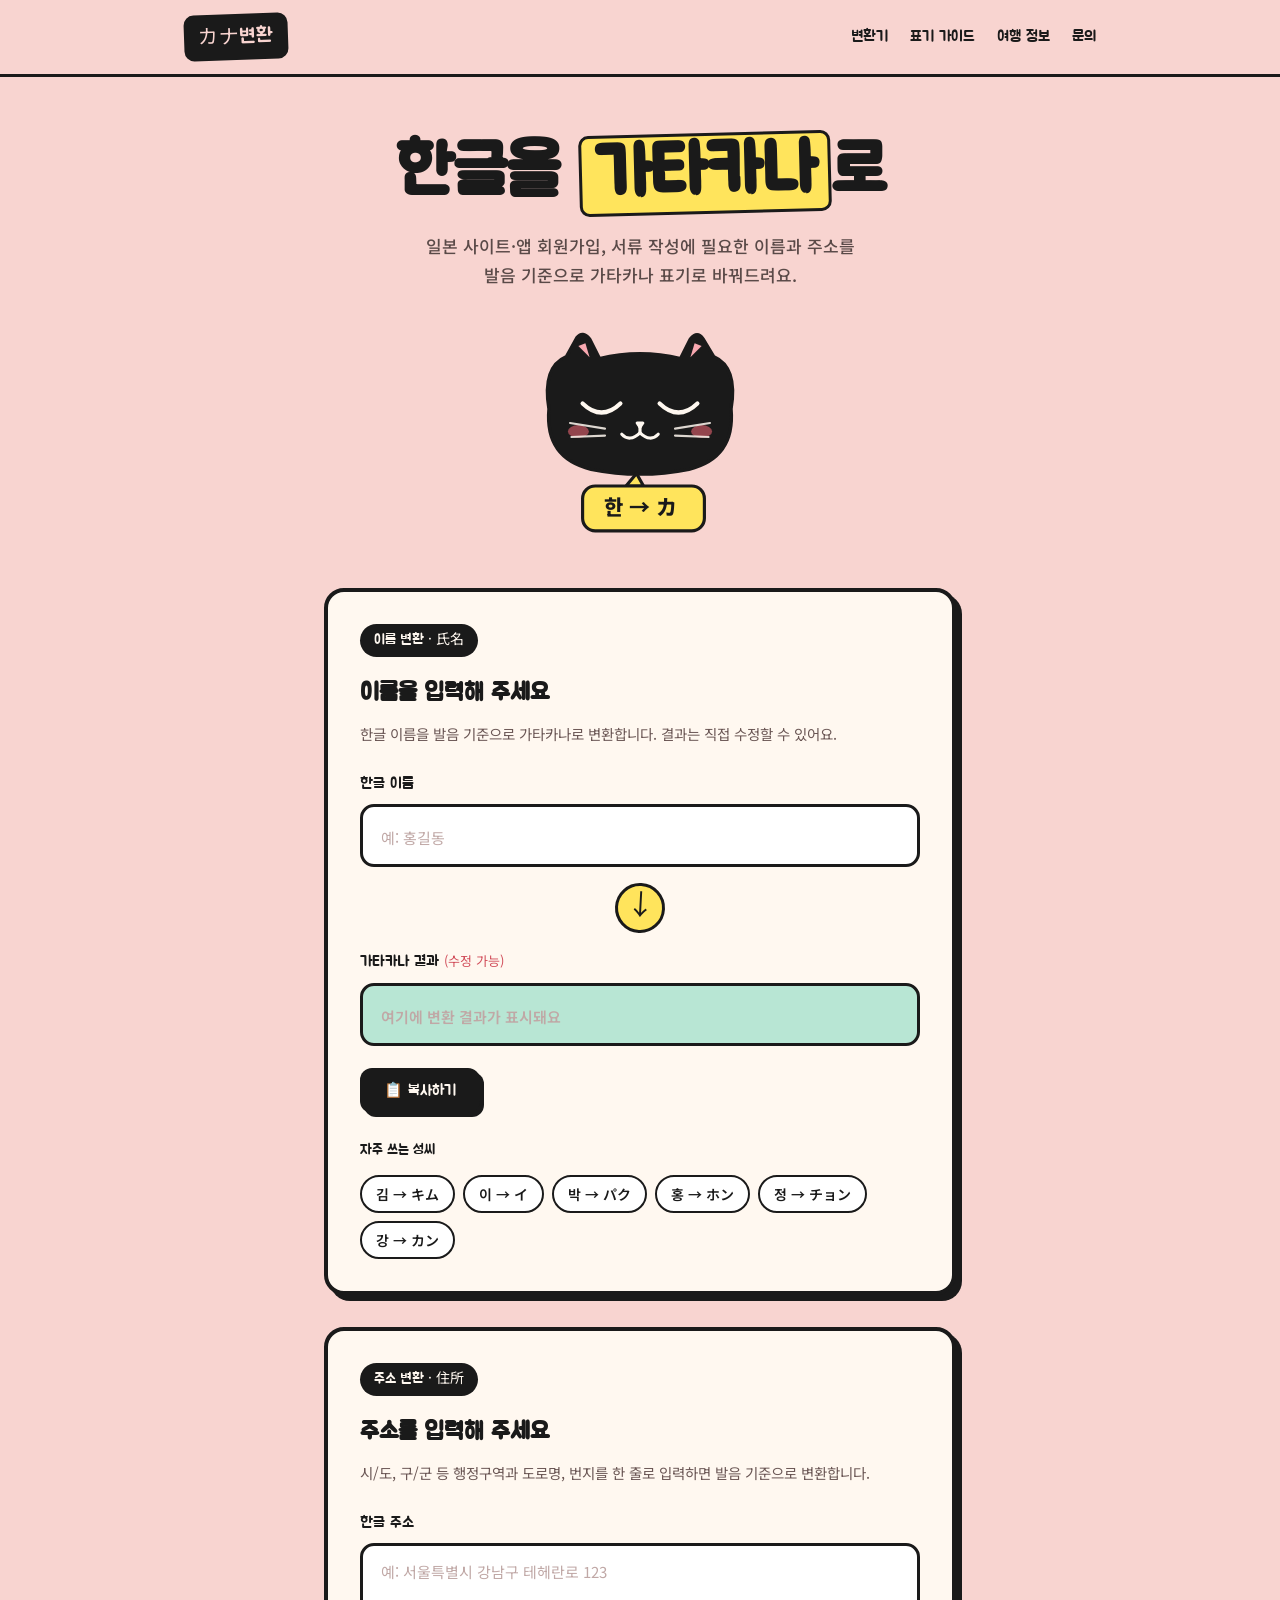
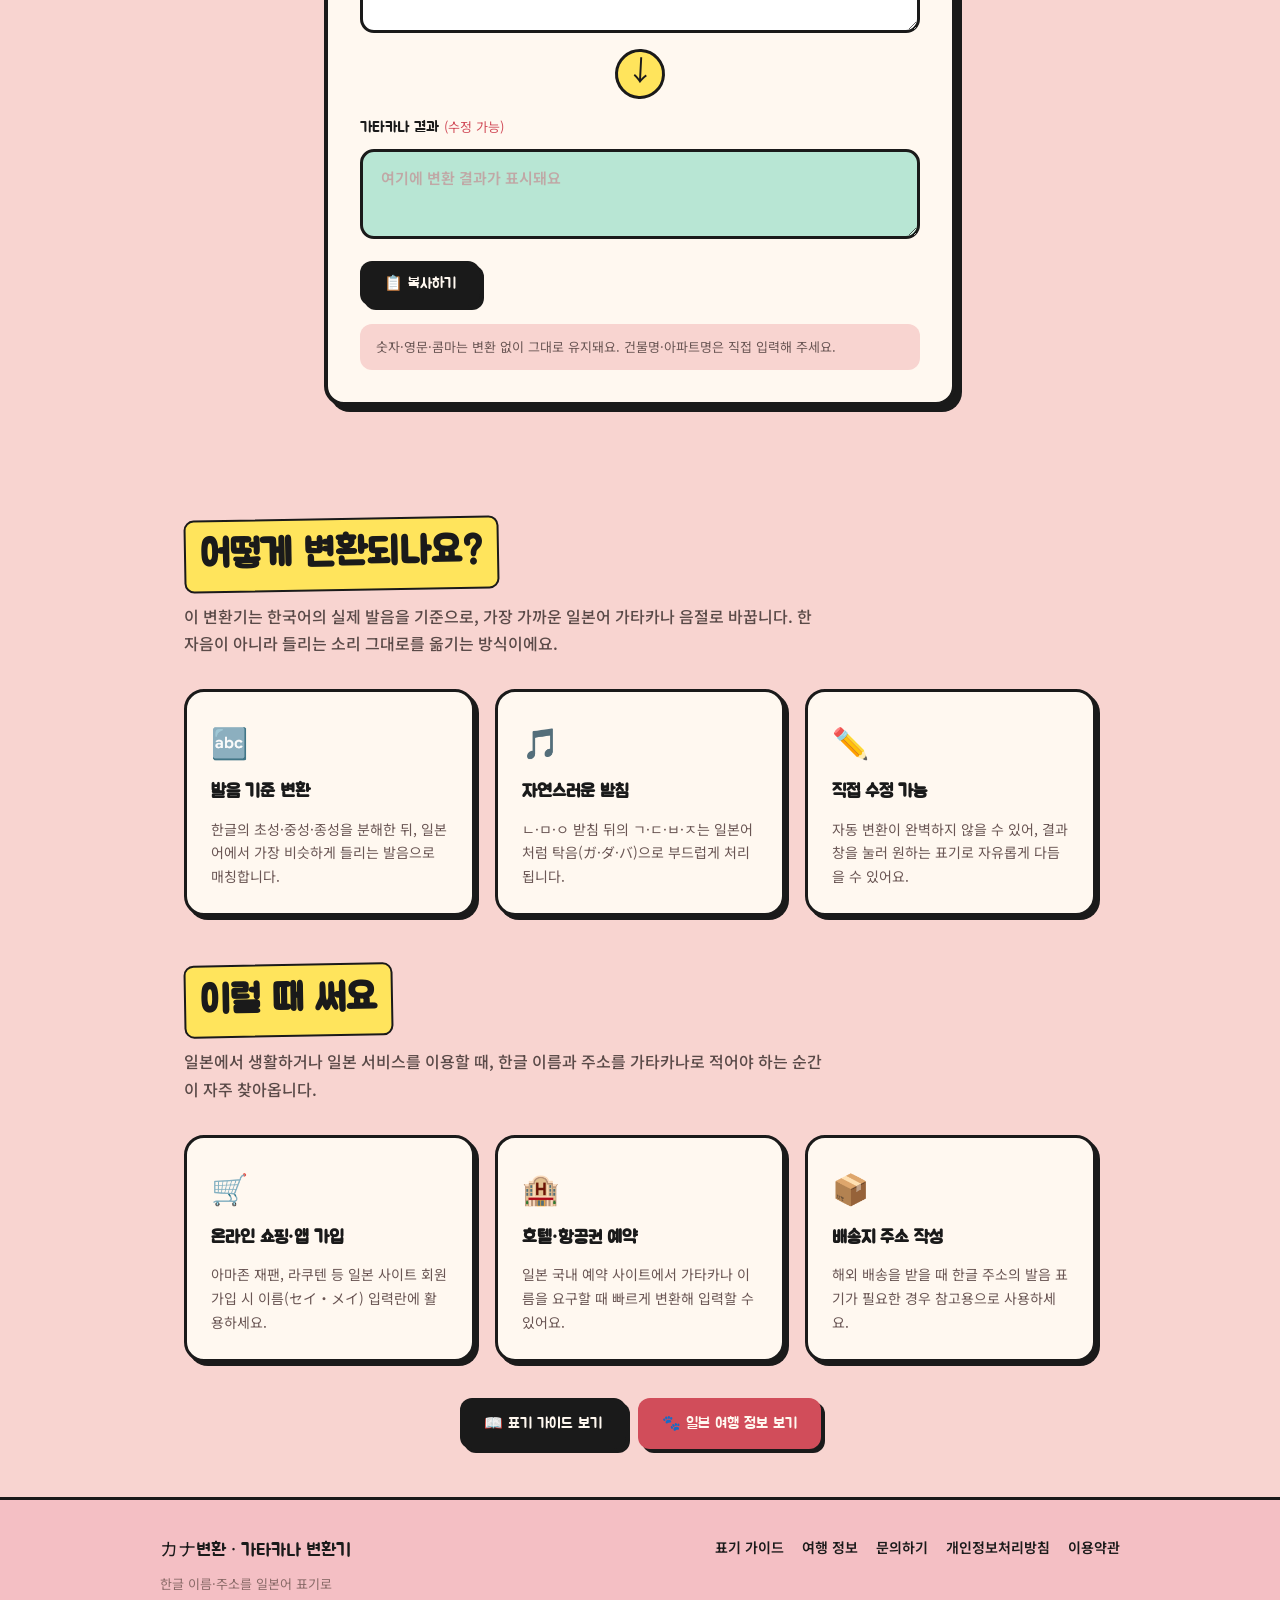
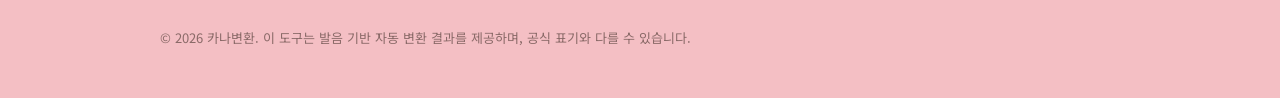
==== commit 6992fad1: "Update index.html" ====
--- a/index.html
+++ b/index.html
@@ -1,3 +1,5 @@
+<script async src="https://pagead2.googlesyndication.com/pagead/js/adsbygoogle.js?client=ca-pub-5680068113267734"
+     crossorigin="anonymous"></script>
 <!DOCTYPE html>
 <html lang="ko">
 <head>
--- a/style.css
+++ b/style.css
@@ -1,57 +1,46 @@
 /* ===========================================
-   가타카나 변환기 - Design Tokens
-   Palette: 종이색 베이스 + 인주(印朱) 레드 포인트 + 먹색
-   Type: Noto Serif JP (표제) / Noto Sans KR (본문 한글) / Zen Kaku Gothic New (일본어 본문) / JetBrains Mono (라벨)
+   가타카나 변환기 v2 — 손그림 일러스트 스타일
+   레퍼런스: 굵은 검정 손그림 + 파스텔 핑크 + 통통한 산세리프
    =========================================== */
 
 :root {
-  --paper: #F3EEE4;
-  --paper-deep: #EAE2D2;
-  --ink: #2B2622;
-  --ink-soft: #5C5448;
-  --seal-red: #B23A2E;
-  --seal-red-deep: #8E2B22;
-  --line: #D8CDB8;
-  --white: #FFFCF6;
-
-  --font-display: 'Noto Serif JP', serif;
-  --font-kr: 'Noto Sans KR', sans-serif;
-  --font-jp: 'Zen Kaku Gothic New', sans-serif;
-  --font-mono: 'JetBrains Mono', monospace;
-
-  --radius-s: 4px;
-  --radius-m: 8px;
-  --max-width: 920px;
+  --pink: #F8D4D0;
+  --pink-deep: #F4BFC4;
+  --ink: #1A1A1A;
+  --cream: #FFF8F0;
+  --white: #FFFFFF;
+  --yellow: #FFE45C;
+  --blush: #F8A8B0;
+  --mint: #B8E6D4;
+
+  --font-head: 'Jua', 'Noto Sans KR', sans-serif;
+  --font-body: 'Noto Sans KR', sans-serif;
+  --font-jp: 'Zen Maru Gothic', 'Zen Kaku Gothic New', sans-serif;
+
+  --border: 3px solid var(--ink);
+  --border-thick: 4px solid var(--ink);
+  --radius: 20px;
+  --shadow-pop: 6px 6px 0 var(--ink);
+  --shadow-pop-sm: 4px 4px 0 var(--ink);
+  --max-width: 960px;
 }
 
 * { box-sizing: border-box; }
-
 html { scroll-behavior: smooth; }
 
 body {
   margin: 0;
-  background: var(--paper);
+  background: var(--pink);
   color: var(--ink);
-  font-family: var(--font-kr);
-  line-height: 1.6;
+  font-family: var(--font-body);
+  line-height: 1.7;
   -webkit-font-smoothing: antialiased;
-  position: relative;
 }
 
 a { color: inherit; text-decoration: none; }
-
-::selection { background: var(--seal-red); color: var(--white); }
-
-/* Subtle grid texture overlay reminiscent of registration paper */
-.grid-overlay {
-  position: fixed;
-  inset: 0;
-  pointer-events: none;
-  z-index: 0;
-  background-image:
-    repeating-linear-gradient(0deg, transparent 0, transparent 31px, rgba(43,38,34,0.035) 32px),
-    repeating-linear-gradient(90deg, transparent 0, transparent 31px, rgba(43,38,34,0.035) 32px);
-}
+::selection { background: var(--yellow); color: var(--ink); }
+
+img, svg { max-width: 100%; display: block; }
 
 /* ===========================================
    Header
@@ -60,49 +49,49 @@
   position: sticky;
   top: 0;
   z-index: 50;
-  background: rgba(243, 238, 228, 0.92);
-  backdrop-filter: blur(6px);
-  border-bottom: 1px solid var(--line);
+  background: var(--pink);
+  border-bottom: var(--border);
 }
 
 .header-inner {
   max-width: var(--max-width);
   margin: 0 auto;
-  padding: 16px 24px;
+  padding: 14px 24px;
   display: flex;
   align-items: center;
   justify-content: space-between;
-}
-
-.brand { display: flex; align-items: center; gap: 12px; }
-
-.brand-mark {
-  width: 38px;
-  height: 38px;
-  display: flex;
-  align-items: center;
-  justify-content: center;
-  border: 1.5px solid var(--seal-red);
-  border-radius: 50%;
-  color: var(--seal-red);
-  font-family: var(--font-display);
-  font-weight: 700;
-  font-size: 18px;
-  flex-shrink: 0;
-}
-
-.brand-text { display: flex; flex-direction: column; line-height: 1.2; }
-.brand-kr { font-weight: 700; font-size: 15px; letter-spacing: -0.01em; }
-.brand-jp { font-family: var(--font-jp); font-size: 11px; color: var(--ink-soft); letter-spacing: 0.05em; }
-
-.header-nav { display: flex; gap: 24px; }
+  gap: 16px;
+}
+
+.logo {
+  display: inline-flex;
+  align-items: center;
+  background: var(--ink);
+  color: var(--pink);
+  font-family: var(--font-head);
+  font-size: 20px;
+  padding: 6px 14px;
+  border-radius: 10px;
+  transform: rotate(-2deg);
+  letter-spacing: 0.02em;
+}
+
+.header-nav {
+  display: flex;
+  gap: 22px;
+  flex-wrap: wrap;
+}
+
 .nav-link {
-  font-size: 14px;
-  font-weight: 500;
-  color: var(--ink-soft);
-  transition: color 0.2s;
-}
-.nav-link:hover { color: var(--seal-red); }
+  font-family: var(--font-head);
+  font-size: 15px;
+  color: var(--ink);
+  transition: color 0.15s;
+  position: relative;
+}
+.nav-link:hover { color: #D14D5A; }
+
+.nav-toggle { display: none; }
 
 /* ===========================================
    Hero
@@ -110,389 +99,498 @@
 .hero {
   max-width: var(--max-width);
   margin: 0 auto;
-  padding: 72px 24px 56px;
-  position: relative;
-  z-index: 1;
-}
-
-.hero-eyebrow {
-  font-family: var(--font-mono);
-  font-size: 12px;
-  letter-spacing: 0.08em;
-  color: var(--seal-red);
-  text-transform: uppercase;
+  padding: 56px 24px 32px;
+  text-align: center;
+}
+
+.hero-title {
+  font-family: var(--font-head);
+  font-size: clamp(34px, 7vw, 68px);
+  line-height: 1.1;
   margin: 0 0 18px;
-}
-
-.hero-title {
-  font-family: var(--font-display);
-  font-weight: 700;
-  font-size: clamp(32px, 5.5vw, 52px);
-  line-height: 1.25;
-  margin: 0 0 20px;
-  color: var(--ink);
-}
-
-.hero-line { display: block; }
-
-.hero-line-stamp {
-  display: flex;
-  align-items: center;
-  gap: 16px;
-  margin-top: 4px;
-}
-
-.stamp-word { color: var(--ink); }
-
-.stamp-mark {
-  font-family: var(--font-jp);
-  font-size: 0.34em;
-  font-weight: 700;
-  color: var(--white);
-  background: var(--seal-red);
-  border: 2px solid var(--seal-red-deep);
-  border-radius: 6px;
-  padding: 6px 10px;
-  letter-spacing: 0.1em;
-  transform: rotate(-6deg);
+  letter-spacing: -0.01em;
+}
+
+.hero-title .pop {
   display: inline-block;
-  box-shadow: 0 2px 0 rgba(0,0,0,0.08);
-}
-
-.hero-desc {
-  font-size: 16px;
-  color: var(--ink-soft);
-  max-width: 480px;
-  margin: 0 0 32px;
-}
-
-.hero-actions { display: flex; gap: 12px; flex-wrap: wrap; }
-
-.btn-primary, .btn-secondary {
-  display: inline-flex;
-  align-items: center;
-  padding: 13px 24px;
-  border-radius: var(--radius-s);
-  font-weight: 600;
+  background: var(--yellow);
+  padding: 0 12px;
+  border-radius: 10px;
+  transform: rotate(-1.5deg);
+  border: var(--border);
+}
+
+.hero-sub {
+  font-size: 17px;
+  max-width: 520px;
+  margin: 0 auto 28px;
+  color: #5A4A48;
+  font-weight: 500;
+}
+
+.hero-mascot {
+  max-width: 280px;
+  margin: 8px auto 0;
+}
+
+/* ===========================================
+   Converter Card
+   =========================================== */
+.converter-wrap {
+  max-width: 680px;
+  margin: 0 auto;
+  padding: 0 24px 64px;
+}
+
+.converter-card {
+  background: var(--cream);
+  border: var(--border-thick);
+  border-radius: var(--radius);
+  padding: 32px;
+  box-shadow: var(--shadow-pop);
+}
+
+.converter-card + .converter-card { margin-top: 32px; }
+
+.card-tag {
+  display: inline-block;
+  font-family: var(--font-head);
   font-size: 14px;
-  transition: transform 0.15s, box-shadow 0.15s;
-  border: 1.5px solid transparent;
-}
-
-.btn-primary {
   background: var(--ink);
-  color: var(--white);
-}
-.btn-primary:hover { transform: translateY(-1px); box-shadow: 0 4px 0 var(--ink); }
-
-.btn-secondary {
-  background: transparent;
-  border-color: var(--ink);
-  color: var(--ink);
-}
-.btn-secondary:hover { transform: translateY(-1px); box-shadow: 0 4px 0 var(--line); }
-
-.hero-receipt {
-  margin-top: 48px;
-  background: var(--white);
-  border: 1px solid var(--line);
-  border-radius: var(--radius-m);
-  padding: 20px 24px;
-  max-width: 320px;
-  box-shadow: 0 6px 20px rgba(43,38,34,0.06);
-}
-
-.receipt-row {
-  display: flex;
-  justify-content: space-between;
-  font-family: var(--font-mono);
-  font-size: 14px;
-  padding: 8px 0;
-  border-bottom: 1px dashed var(--line);
-  color: var(--ink-soft);
-}
-.receipt-row:last-child { border-bottom: none; }
-.receipt-row.receipt-active { color: var(--seal-red); font-weight: 600; }
-
-/* ===========================================
-   Converter Sections
-   =========================================== */
-.converter-section {
-  position: relative;
-  z-index: 1;
-  padding: 64px 24px;
-  border-top: 1px solid var(--line);
-}
-
-.converter-section-alt { background: var(--paper-deep); }
-
-.section-inner { max-width: var(--max-width); margin: 0 auto; }
-
-.section-label {
-  display: flex;
-  align-items: baseline;
-  gap: 10px;
+  color: var(--cream);
+  padding: 5px 14px;
+  border-radius: 999px;
   margin-bottom: 16px;
 }
 
-.label-num {
-  font-family: var(--font-mono);
-  font-size: 13px;
-  color: var(--seal-red);
-  font-weight: 600;
-}
-
-.label-text {
-  font-family: var(--font-mono);
-  font-size: 13px;
-  color: var(--ink-soft);
-  letter-spacing: 0.04em;
-}
-
-.section-title {
-  font-family: var(--font-display);
-  font-size: clamp(24px, 3.4vw, 32px);
-  font-weight: 700;
-  margin: 0 0 10px;
-}
-
-.section-hint {
-  color: var(--ink-soft);
+.card-title {
+  font-family: var(--font-head);
+  font-size: 24px;
+  margin: 0 0 8px;
+}
+
+.card-desc {
+  font-size: 14.5px;
+  color: #6A5654;
+  margin: 0 0 24px;
+}
+
+.field-group { display: flex; flex-direction: column; gap: 8px; }
+
+.field-label {
+  font-family: var(--font-head);
   font-size: 15px;
-  margin: 0 0 32px;
-  max-width: 560px;
-}
-
-/* Converter Card */
-.converter-card {
-  background: var(--white);
-  border: 1px solid var(--line);
-  border-radius: var(--radius-m);
-  padding: 32px;
-  box-shadow: 0 8px 24px rgba(43,38,34,0.05);
-}
-
-.field-group { display: flex; flex-direction: column; gap: 8px; }
-
-.field-label {
-  font-size: 13px;
-  font-weight: 600;
-  color: var(--ink-soft);
-  letter-spacing: 0.01em;
-}
-
-.label-editable {
-  font-weight: 400;
-  color: var(--seal-red);
-  font-size: 12px;
-}
+}
+.label-editable { color: #D14D5A; font-size: 13px; font-family: var(--font-body); }
 
 .field-input {
   width: 100%;
   font-family: var(--font-jp);
-  font-size: 18px;
-  padding: 14px 16px;
-  border: 1.5px solid var(--line);
-  border-radius: var(--radius-s);
-  background: var(--paper);
+  font-size: 19px;
+  padding: 15px 18px;
+  border: var(--border);
+  border-radius: 14px;
+  background: var(--white);
   color: var(--ink);
-  transition: border-color 0.15s, background 0.15s;
-}
-
-.field-input::placeholder { color: #B5AB97; font-family: var(--font-kr); font-size: 15px; }
-
+  transition: box-shadow 0.12s, transform 0.12s;
+}
+.field-input::placeholder { color: #C0A8A6; font-family: var(--font-body); font-size: 15px; }
 .field-input:focus {
   outline: none;
-  border-color: var(--seal-red);
-  background: var(--white);
-}
-
-.field-output {
-  background: var(--white);
-  border-color: var(--line);
-  font-weight: 500;
-}
-
-.field-textarea {
-  resize: vertical;
-  min-height: 56px;
-  font-family: var(--font-jp);
-}
+  box-shadow: var(--shadow-pop-sm);
+  transform: translate(-1px, -1px);
+}
+
+.field-textarea { resize: vertical; min-height: 60px; }
 
 .arrow-divider {
   display: flex;
   justify-content: center;
-  color: var(--seal-red);
-  padding: 14px 0;
-}
+  padding: 16px 0;
+}
+.arrow-divider span {
+  font-family: var(--font-head);
+  font-size: 28px;
+  background: var(--yellow);
+  border: var(--border);
+  border-radius: 50%;
+  width: 50px;
+  height: 50px;
+  display: flex;
+  align-items: center;
+  justify-content: center;
+  transform: rotate(3deg);
+}
+
+.field-output { background: var(--mint); font-weight: 600; }
 
 .result-actions {
   display: flex;
   align-items: center;
-  gap: 12px;
-  margin-top: 20px;
+  gap: 14px;
+  margin-top: 22px;
 }
 
 .btn-copy {
+  font-family: var(--font-head);
   display: inline-flex;
   align-items: center;
   gap: 8px;
   background: var(--ink);
-  color: var(--white);
+  color: var(--cream);
   border: none;
-  padding: 11px 20px;
-  border-radius: var(--radius-s);
+  padding: 13px 24px;
+  border-radius: 12px;
+  font-size: 15px;
+  cursor: pointer;
+  box-shadow: var(--shadow-pop-sm);
+  transition: transform 0.1s, box-shadow 0.1s;
+}
+.btn-copy:hover { transform: translate(-1px, -1px); box-shadow: 5px 5px 0 var(--ink); }
+.btn-copy:active { transform: translate(2px, 2px); box-shadow: 2px 2px 0 var(--ink); }
+
+.copy-feedback {
+  font-family: var(--font-head);
   font-size: 14px;
-  font-weight: 600;
-  cursor: pointer;
-  transition: background 0.15s, transform 0.1s;
-  font-family: var(--font-kr);
-}
-.btn-copy:hover { background: var(--seal-red-deep); }
-.btn-copy:active { transform: scale(0.97); }
-
-.copy-feedback {
-  font-size: 13px;
-  color: var(--seal-red);
-  font-weight: 600;
+  color: #D14D5A;
   opacity: 0;
   transition: opacity 0.2s;
 }
 .copy-feedback.visible { opacity: 1; }
 
-/* Surname hint chips */
-.surname-hint { margin-top: 28px; }
-.surname-hint-title {
-  font-size: 13px;
-  color: var(--ink-soft);
-  margin: 0 0 12px;
-}
+/* Surname chips */
+.surname-hint { margin-top: 26px; }
+.surname-hint-title { font-family: var(--font-head); font-size: 14px; margin: 0 0 12px; }
 .surname-chips { display: flex; gap: 8px; flex-wrap: wrap; }
-
 .chip {
-  font-family: var(--font-mono);
-  font-size: 13px;
+  font-family: var(--font-body);
+  font-weight: 600;
+  font-size: 14px;
   background: var(--white);
-  border: 1px solid var(--line);
-  color: var(--ink-soft);
-  padding: 7px 13px;
+  border: 2.5px solid var(--ink);
+  color: var(--ink);
+  padding: 7px 14px;
   border-radius: 999px;
   cursor: pointer;
-  transition: border-color 0.15s, color 0.15s;
-}
-.chip:hover { border-color: var(--seal-red); color: var(--seal-red); }
-
-.address-note {
-  margin-top: 16px;
+  transition: background 0.12s, transform 0.1s;
+}
+.chip:hover { background: var(--yellow); transform: translateY(-2px); }
+
+.note-box {
+  margin-top: 18px;
   font-size: 13px;
-  color: var(--ink-soft);
-}
-
-/* ===========================================
-   About Section
-   =========================================== */
-.about-section {
-  position: relative;
-  z-index: 1;
-  padding: 64px 24px 80px;
-  border-top: 1px solid var(--line);
-}
-
-.about-grid {
+  color: #6A5654;
+  background: var(--pink);
+  border-radius: 12px;
+  padding: 12px 16px;
+}
+
+/* ===========================================
+   Content Sections (가이드/정보성 콘텐츠)
+   =========================================== */
+.content-section {
+  max-width: var(--max-width);
+  margin: 0 auto;
+  padding: 48px 24px;
+}
+
+.section-heading {
+  font-family: var(--font-head);
+  font-size: clamp(26px, 4vw, 38px);
+  margin: 0 0 12px;
+  display: inline-block;
+}
+.section-heading.marker {
+  background: var(--yellow);
+  padding: 2px 14px;
+  border-radius: 10px;
+  border: 2.5px solid var(--ink);
+  transform: rotate(-1deg);
+}
+
+.section-lead {
+  font-size: 16px;
+  color: #5A4A48;
+  max-width: 640px;
+  margin: 0 0 32px;
+  font-weight: 500;
+}
+
+.info-grid {
   display: grid;
   grid-template-columns: repeat(3, 1fr);
   gap: 20px;
-  margin-bottom: 36px;
-}
-
-.about-card {
+}
+
+.info-card {
+  background: var(--cream);
+  border: var(--border);
+  border-radius: var(--radius);
+  padding: 24px;
+  box-shadow: var(--shadow-pop-sm);
+}
+.info-card h3 { font-family: var(--font-head); font-size: 18px; margin: 0 0 10px; }
+.info-card p { font-size: 14px; color: #6A5654; margin: 0; }
+.info-card .emoji { font-size: 30px; display: block; margin-bottom: 10px; }
+
+/* Article (가이드 본문) */
+.article {
+  max-width: 720px;
+  margin: 0 auto;
+  padding: 48px 24px 64px;
+}
+.article h2 {
+  font-family: var(--font-head);
+  font-size: 26px;
+  margin: 40px 0 14px;
+  border-bottom: 3px dashed var(--ink);
+  padding-bottom: 8px;
+}
+.article h2:first-of-type { margin-top: 0; }
+.article h3 { font-family: var(--font-head); font-size: 19px; margin: 26px 0 10px; }
+.article p { font-size: 15.5px; margin: 0 0 16px; color: #3A2E2C; }
+.article ul { padding-left: 22px; margin: 0 0 18px; }
+.article li { margin-bottom: 8px; font-size: 15px; }
+.article .example-table {
+  width: 100%;
+  border-collapse: collapse;
+  margin: 18px 0;
+  background: var(--cream);
+  border: var(--border);
+  border-radius: var(--radius);
+  overflow: hidden;
+}
+.article .example-table th,
+.article .example-table td {
+  padding: 12px 16px;
+  text-align: left;
+  border-bottom: 2px solid var(--pink-deep);
+}
+.article .example-table th {
+  background: var(--ink);
+  color: var(--cream);
+  font-family: var(--font-head);
+  font-size: 14px;
+}
+.article .example-table td { font-family: var(--font-jp); font-size: 16px; }
+.article .example-table tr:last-child td { border-bottom: none; }
+
+.callout {
+  background: var(--mint);
+  border: var(--border);
+  border-radius: var(--radius);
+  padding: 18px 22px;
+  margin: 24px 0;
+  box-shadow: var(--shadow-pop-sm);
+}
+.callout strong { font-family: var(--font-head); }
+
+/* Checklist (여행 준비물) */
+.checklist {
+  display: grid;
+  grid-template-columns: repeat(2, 1fr);
+  gap: 18px;
+  margin: 20px 0;
+}
+.checklist-group {
+  background: var(--cream);
+  border: var(--border);
+  border-radius: var(--radius);
+  padding: 18px 20px;
+  box-shadow: var(--shadow-pop-sm);
+}
+.checklist-group h3 {
+  font-family: var(--font-head);
+  font-size: 16px;
+  margin: 0 0 12px;
+  color: #D14D5A;
+}
+.check-item {
+  display: flex;
+  align-items: flex-start;
+  gap: 10px;
+  padding: 7px 0;
+  cursor: pointer;
+  font-size: 14.5px;
+  line-height: 1.5;
+}
+.check-item input {
+  appearance: none;
+  -webkit-appearance: none;
+  width: 22px;
+  height: 22px;
+  border: 2.5px solid var(--ink);
+  border-radius: 6px;
   background: var(--white);
-  border: 1px solid var(--line);
-  border-radius: var(--radius-m);
-  padding: 24px;
-}
-
-.about-card-title {
+  cursor: pointer;
+  flex-shrink: 0;
+  margin-top: 1px;
+  position: relative;
+  transition: background 0.12s;
+}
+.check-item input:checked { background: var(--yellow); }
+.check-item input:checked::after {
+  content: '✓';
+  position: absolute;
+  top: 50%;
+  left: 50%;
+  transform: translate(-50%, -55%);
+  font-size: 15px;
+  font-weight: 800;
+  color: var(--ink);
+}
+.check-item input:checked + span {
+  text-decoration: line-through;
+  color: #A89A98;
+}
+.checklist-actions {
+  display: flex;
+  align-items: center;
+  justify-content: space-between;
+  flex-wrap: wrap;
+  gap: 12px;
+  margin: 8px 0 4px;
+}
+.check-progress {
+  font-family: var(--font-head);
   font-size: 16px;
-  font-weight: 700;
+  background: var(--mint);
+  border: 2.5px solid var(--ink);
+  border-radius: 999px;
+  padding: 6px 18px;
+}
+.btn-reset {
+  font-family: var(--font-head);
+  font-size: 14px;
+  background: var(--white);
+  border: 2.5px solid var(--ink);
+  border-radius: 999px;
+  padding: 7px 18px;
+  cursor: pointer;
+  transition: background 0.12s;
+}
+.btn-reset:hover { background: var(--pink-deep); }
+
+/* Page header for sub-pages */
+.page-header {
+  max-width: var(--max-width);
+  margin: 0 auto;
+  padding: 48px 24px 8px;
+  text-align: center;
+}
+.page-header h1 {
+  font-family: var(--font-head);
+  font-size: clamp(30px, 5vw, 46px);
   margin: 0 0 10px;
-  color: var(--ink);
-}
-
-.about-card-desc {
-  font-size: 14px;
-  color: var(--ink-soft);
-  margin: 0;
-  line-height: 1.7;
-}
-
-.disclaimer {
-  background: var(--paper-deep);
-  border-left: 3px solid var(--seal-red);
-  padding: 16px 20px;
-  border-radius: var(--radius-s);
-}
-
-.disclaimer p {
-  margin: 0;
-  font-size: 13.5px;
-  color: var(--ink-soft);
-  line-height: 1.7;
-}
-
-.disclaimer strong { color: var(--seal-red-deep); }
+}
+.page-header p { color: #5A4A48; font-weight: 500; margin: 0; }
+
+/* Legal / text pages */
+.legal {
+  max-width: 720px;
+  margin: 0 auto;
+  padding: 32px 24px 64px;
+}
+.legal h2 { font-family: var(--font-head); font-size: 20px; margin: 28px 0 10px; }
+.legal p, .legal li { font-size: 14.5px; color: #3A2E2C; }
+.legal ul { padding-left: 20px; }
+.legal .updated { font-size: 13px; color: #8A7A78; margin-bottom: 24px; }
+
+/* Contact */
+.contact-card {
+  max-width: 560px;
+  margin: 0 auto;
+  background: var(--cream);
+  border: var(--border-thick);
+  border-radius: var(--radius);
+  padding: 32px;
+  box-shadow: var(--shadow-pop);
+}
+.contact-row {
+  display: flex;
+  align-items: center;
+  gap: 14px;
+  padding: 14px 0;
+  border-bottom: 2px dashed var(--pink-deep);
+}
+.contact-row:last-child { border-bottom: none; }
+.contact-row .emoji { font-size: 26px; }
+.contact-row .label { font-family: var(--font-head); font-size: 15px; min-width: 70px; }
+.contact-row .value { font-size: 15px; color: #3A2E2C; }
 
 /* ===========================================
    Footer
    =========================================== */
 .site-footer {
-  border-top: 1px solid var(--line);
-  padding: 28px 24px;
-  position: relative;
-  z-index: 1;
-}
-
+  border-top: var(--border);
+  background: var(--pink-deep);
+  padding: 36px 24px;
+}
 .footer-inner {
   max-width: var(--max-width);
   margin: 0 auto;
   display: flex;
+  flex-wrap: wrap;
+  gap: 24px;
   justify-content: space-between;
-  align-items: center;
-  flex-wrap: wrap;
-  gap: 8px;
-}
-
-.footer-brand { font-size: 13px; font-weight: 600; color: var(--ink-soft); }
-.footer-note { font-family: var(--font-mono); font-size: 12px; color: #A89E89; }
+  align-items: flex-start;
+}
+.footer-brand { font-family: var(--font-head); font-size: 18px; }
+.footer-links { display: flex; gap: 18px; flex-wrap: wrap; }
+.footer-links a { font-size: 14px; font-weight: 600; transition: color 0.15s; }
+.footer-links a:hover { color: #D14D5A; }
+.footer-copy { width: 100%; font-size: 13px; color: #8A6A68; margin-top: 8px; }
 
 /* ===========================================
    Responsive
    =========================================== */
-@media (max-width: 720px) {
-  .header-nav { gap: 14px; }
-  .nav-link { font-size: 13px; }
-  .hero { padding: 48px 20px 40px; }
-  .hero-line-stamp { gap: 10px; }
-  .br-desktop { display: none; }
-  .converter-section, .about-section { padding: 48px 20px; }
-  .converter-card { padding: 22px; }
-  .about-grid { grid-template-columns: 1fr; }
-  .field-input { font-size: 16px; }
-}
-
-@media (max-width: 420px) {
-  .hero-title { font-size: 28px; }
-  .stamp-mark { font-size: 0.4em; padding: 5px 8px; }
-}
-
-/* Reduced motion */
+@media (max-width: 760px) {
+  .info-grid { grid-template-columns: 1fr; }
+  .header-nav {
+    position: absolute;
+    top: 100%;
+    left: 0;
+    right: 0;
+    background: var(--pink);
+    border-bottom: var(--border);
+    flex-direction: column;
+    gap: 0;
+    padding: 0;
+    max-height: 0;
+    overflow: hidden;
+    transition: max-height 0.25s ease;
+  }
+  .header-nav.open { max-height: 400px; }
+  .header-nav .nav-link {
+    padding: 14px 24px;
+    border-bottom: 2px dashed var(--pink-deep);
+    width: 100%;
+  }
+  .nav-toggle {
+    display: flex;
+    flex-direction: column;
+    gap: 5px;
+    background: none;
+    border: none;
+    cursor: pointer;
+    padding: 6px;
+  }
+  .nav-toggle span {
+    width: 26px;
+    height: 3px;
+    background: var(--ink);
+    border-radius: 2px;
+  }
+  .hero { padding: 40px 20px 24px; }
+  .converter-card { padding: 24px; }
+}
+
 @media (prefers-reduced-motion: reduce) {
   html { scroll-behavior: auto; }
   * { transition-duration: 0.01ms !important; }
 }
 
-/* Keyboard focus visibility */
 a:focus-visible, button:focus-visible, input:focus-visible, textarea:focus-visible {
-  outline: 2px solid var(--seal-red);
+  outline: 3px solid #D14D5A;
   outline-offset: 2px;
 }
